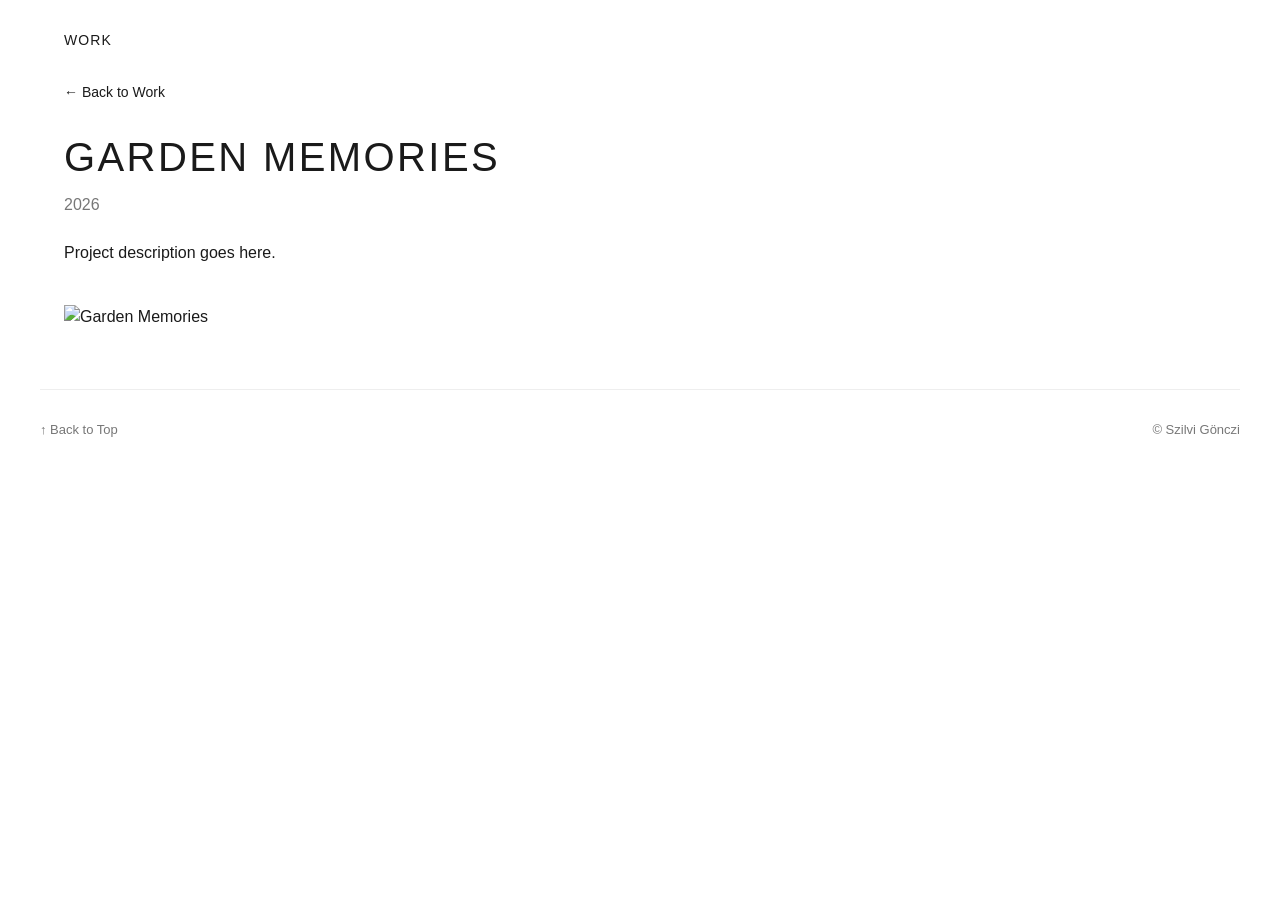
==== garden-memories.html @ 8f940dad "Add files via upload" ====
<!DOCTYPE html>
<html lang="en">
<head>
  <meta charset="utf-8">
  <meta name="viewport" content="width=device-width, initial-scale=1">
  <title>Garden Memories – Szilvi Gönczi</title>
  <link rel="stylesheet" href="style.css">
</head>
<body>
  <header class="site-header">
    <div class="wrap"><nav><a href="index.html">Work</a></nav></div>
  </header>

  <main class="wrap project">
    <a class="back" href="index.html">← Back to Work</a>
    <h1>Garden Memories</h1>
    <p class="year">2026</p>
    <p class="description">Project description goes here.</p>

    <div class="gallery">
      <!-- Add one <img> per project image, e.g. images/garden-memories-1.jpg -->
      <img src="images/garden-memories.jpg" alt="Garden Memories">
    </div>
  </main>

  <footer class="wrap site-footer">
    <a href="#">↑ Back to Top</a>
    <span>© Szilvi Gönczi</span>
  </footer>
</body>
</html>
---- style.css ----
/* ====== Tweak these to match the original exactly ====== */
:root {
  --bg: #ffffff;
  --text: #1a1a1a;
  --muted: #777777;
  --accent: #1a1a1a;
  --font-body: "Helvetica Neue", Helvetica, Arial, sans-serif;
  --font-heading: "Helvetica Neue", Helvetica, Arial, sans-serif;
  --max-width: 1200px;
  --gap: 24px;
  --columns: 3;          /* change to 2 or 4 after comparing with the original */
  --thumb-ratio: 4 / 3;  /* the original preview image is 1152x864 = 4:3 */
}
@media (prefers-color-scheme: dark) { :root { } } /* remove: keeping original light look */

* { box-sizing: border-box; margin: 0; padding: 0; }
html { scroll-behavior: smooth; }
body { background: var(--bg); color: var(--text); font-family: var(--font-body); line-height: 1.5; }
a { color: inherit; text-decoration: none; }
img { display: block; max-width: 100%; }

.wrap { max-width: var(--max-width); margin: 0 auto; padding: 0 24px; }

/* Header / nav */
.site-header { padding: 28px 0; }
.site-header nav a { font-size: 14px; letter-spacing: .08em; text-transform: uppercase; }
.site-header nav a:hover { opacity: .6; }

/* Page title block */
.page-title { padding: 40px 0 32px; }
.page-title h1 { font-family: var(--font-heading); font-size: clamp(28px, 4vw, 48px); font-weight: 400; letter-spacing: .06em; }
.page-title p { color: var(--muted); margin-top: 8px; font-size: 16px; }

/* Project grid */
.grid { display: grid; grid-template-columns: repeat(var(--columns), 1fr); gap: var(--gap); padding-bottom: 60px; }
.card { display: block; }
.card .thumb { aspect-ratio: var(--thumb-ratio); background: #eee; overflow: hidden; }
.card .thumb img { width: 100%; height: 100%; object-fit: cover; transition: transform .5s ease, opacity .3s; }
.card:hover .thumb img { transform: scale(1.03); opacity: .9; }
.card .meta { display: flex; justify-content: space-between; gap: 12px; padding-top: 10px; font-size: 14px; letter-spacing: .05em; text-transform: uppercase; }
.card .meta .year { color: var(--muted); }

/* Project page */
.project h1 { font-size: clamp(26px, 3.5vw, 40px); font-weight: 400; letter-spacing: .06em; text-transform: uppercase; }
.project .year { color: var(--muted); margin: 6px 0 24px; }
.project .description { max-width: 640px; margin-bottom: 40px; }
.project .gallery { display: grid; gap: var(--gap); padding-bottom: 60px; }
.back { display: inline-block; margin-bottom: 24px; font-size: 14px; }

/* Footer */
.site-footer { padding: 30px 0 50px; display: flex; justify-content: space-between; font-size: 13px; color: var(--muted); border-top: 1px solid #eee; }
.site-footer a:hover { color: var(--text); }

@media (max-width: 900px) { :root { --columns: 2; } }
@media (max-width: 560px) { :root { --columns: 1; } }
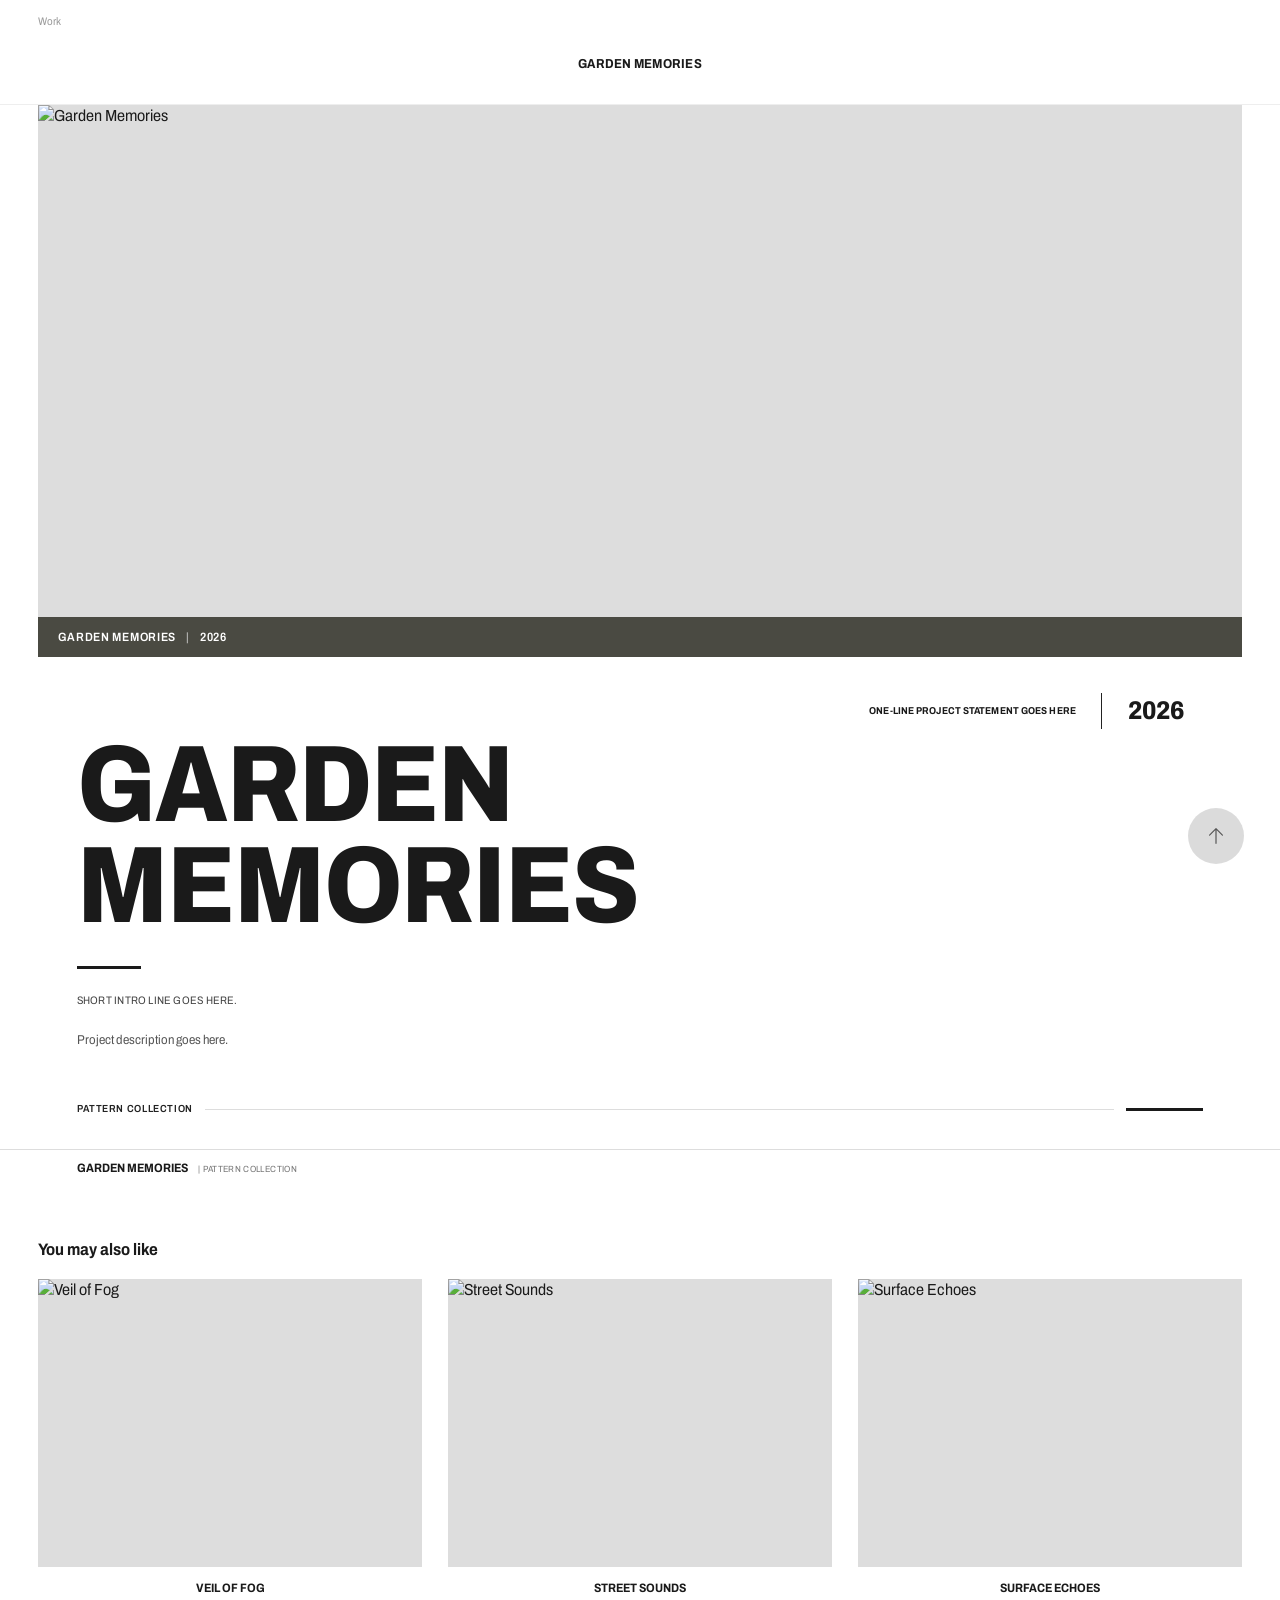
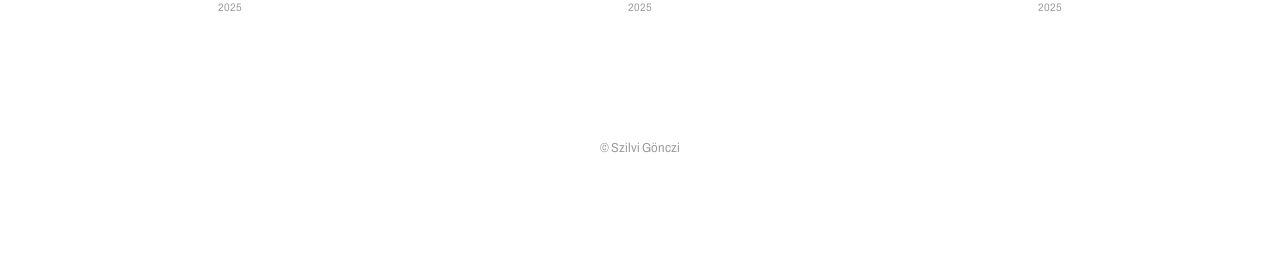
==== commit f0b01a25: "Add files via upload" ====
--- a/garden-memories.html
+++ b/garden-memories.html
@@ -4,28 +4,55 @@
   <meta charset="utf-8">
   <meta name="viewport" content="width=device-width, initial-scale=1">
   <title>Garden Memories – Szilvi Gönczi</title>
+  <link rel="preconnect" href="https://fonts.googleapis.com"><link href="https://fonts.googleapis.com/css2?family=Archivo:wdth,wght@62..125,400..800&display=swap" rel="stylesheet">
   <link rel="stylesheet" href="style.css">
 </head>
-<body>
-  <header class="site-header">
-    <div class="wrap"><nav><a href="index.html">Work</a></nav></div>
+<body class="project-page">
+  <header class="p-header">
+    <a class="p-nav" href="index.html">Work</a>
+    <div class="p-title">GARDEN MEMORIES</div>
   </header>
 
-  <main class="wrap project">
-    <a class="back" href="index.html">← Back to Work</a>
-    <h1>Garden Memories</h1>
-    <p class="year">2026</p>
-    <p class="description">Project description goes here.</p>
+  <main>
+    <div class="hero">
+      <img src="images/garden-memories-hero.jpg" alt="Garden Memories">
+      <div class="hero-caption" style="background:#4a4a42"><span>GARDEN MEMORIES</span><i>|</i><span>2026</span></div>
+    </div>
 
-    <div class="gallery">
-      <!-- Add one <img> per project image, e.g. images/garden-memories-1.jpg -->
-      <img src="images/garden-memories.jpg" alt="Garden Memories">
-    </div>
+    <section class="p-intro">
+      <div class="statement-row">
+        <p class="statement">ONE-LINE PROJECT STATEMENT GOES HERE</p>
+        <span class="vr"></span>
+        <span class="p-year">2026</span>
+      </div>
+      <h1 class="p-h1">GARDEN<br>MEMORIES</h1>
+      <hr class="short-rule">
+      <p class="p-lead">Short intro line goes here.</p>
+      <p class="p-desc">Project description goes here.</p>
+    </section>
+
+    <section class="collection">
+      <div class="section-label"><span>PATTERN COLLECTION</span><i></i><b></b></div>
+      <div class="tiles">
+      </div>
+    </section>
+
+    <section class="showcase">
+      <div class="showcase-caption"><strong>GARDEN MEMORIES</strong><span>| PATTERN COLLECTION</span></div>
+
+    </section>
+
+    <section class="related">
+      <h2>You may also like</h2>
+      <div class="rel-grid">
+      <a class="rel-card" href="veil-of-fog.html"><img src="images/veil-of-fog.jpg" alt="Veil of Fog" loading="lazy"><strong>VEIL OF FOG</strong><span>2025</span></a>
+      <a class="rel-card" href="street-sounds.html"><img src="images/street-sounds.jpg" alt="Street Sounds" loading="lazy"><strong>STREET SOUNDS</strong><span>2025</span></a>
+      <a class="rel-card" href="surface-echoes.html"><img src="images/surface-echoes.jpg" alt="Surface Echoes" loading="lazy"><strong>SURFACE ECHOES</strong><span>2025</span></a>
+      </div>
+    </section>
   </main>
 
-  <footer class="wrap site-footer">
-    <a href="#">↑ Back to Top</a>
-    <span>© Szilvi Gönczi</span>
-  </footer>
+  <footer class="site-footer">© Szilvi Gönczi</footer>
+  <a class="to-top" href="#" aria-label="Back to top"><svg viewBox="0 0 24 24" fill="none" stroke="currentColor" stroke-width="1.3" stroke-linecap="round" stroke-linejoin="round"><path d="M12 20V4M5 11l7-7 7 7"/></svg></a>
 </body>
 </html>
--- a/style.css
+++ b/style.css
@@ -2,54 +2,107 @@
 :root {
   --bg: #ffffff;
   --text: #1a1a1a;
-  --muted: #777777;
-  --accent: #1a1a1a;
-  --font-body: "Helvetica Neue", Helvetica, Arial, sans-serif;
-  --font-heading: "Helvetica Neue", Helvetica, Arial, sans-serif;
-  --max-width: 1200px;
-  --gap: 24px;
-  --columns: 3;          /* change to 2 or 4 after comparing with the original */
-  --thumb-ratio: 4 / 3;  /* the original preview image is 1152x864 = 4:3 */
+  --muted: #9b9b9b;
+  --panel: #f2f2f2;
+  --font: "Archivo", "Franklin Gothic Medium", "Helvetica Neue", Arial, sans-serif;
+  --stretch: 88%;         /* Archivo width axis: lower = narrower (Franklin Gothic is fairly narrow) */
+  --title-weight: 700;
+  --header-line: #f0f0f0;
+  --row-gap: 20px;        /* white gap between rows */
+  --img-width: 60%;       /* share of the row taken by the image */
+  --row-ratio: 2.83 / 1;  /* overall row shape (width / height) */
+  --intro-space: 120px;   /* white space between subtitle and first row */
 }
-@media (prefers-color-scheme: dark) { :root { } } /* remove: keeping original light look */
 
 * { box-sizing: border-box; margin: 0; padding: 0; }
 html { scroll-behavior: smooth; }
-body { background: var(--bg); color: var(--text); font-family: var(--font-body); line-height: 1.5; }
+body { background: var(--bg); color: var(--text); font-family: var(--font); font-stretch: var(--stretch); line-height: 1.4; }
 a { color: inherit; text-decoration: none; }
 img { display: block; max-width: 100%; }
 
-.wrap { max-width: var(--max-width); margin: 0 auto; padding: 0 24px; }
-
-/* Header / nav */
-.site-header { padding: 28px 0; }
-.site-header nav a { font-size: 14px; letter-spacing: .08em; text-transform: uppercase; }
+/* Header: left-aligned bold "Work" with a light grey rule under it */
+.site-header { padding: 54px var(--nav-pad, 24px) 22px; text-align: left; border-bottom: 4px solid var(--header-line); }
+.site-header nav a { font-size: 14px; font-weight: 700; }
 .site-header nav a:hover { opacity: .6; }
 
-/* Page title block */
-.page-title { padding: 40px 0 32px; }
-.page-title h1 { font-family: var(--font-heading); font-size: clamp(28px, 4vw, 48px); font-weight: 400; letter-spacing: .06em; }
-.page-title p { color: var(--muted); margin-top: 8px; font-size: 16px; }
+/* Big bold title + grey subtitle */
+.intro { text-align: center; padding: 105px 24px var(--intro-space); }
+.intro h1 { font-size: clamp(32px, 4.4vw, 84px); font-weight: var(--title-weight); line-height: 1.1; letter-spacing: -0.005em; }
+.intro p { color: var(--muted); font-size: clamp(15px, 1.52vw, 28px); font-weight: 400; margin-top: 14px; }
 
-/* Project grid */
-.grid { display: grid; grid-template-columns: repeat(var(--columns), 1fr); gap: var(--gap); padding-bottom: 60px; }
-.card { display: block; }
-.card .thumb { aspect-ratio: var(--thumb-ratio); background: #eee; overflow: hidden; }
-.card .thumb img { width: 100%; height: 100%; object-fit: cover; transition: transform .5s ease, opacity .3s; }
-.card:hover .thumb img { transform: scale(1.03); opacity: .9; }
-.card .meta { display: flex; justify-content: space-between; gap: 12px; padding-top: 10px; font-size: 14px; letter-spacing: .05em; text-transform: uppercase; }
-.card .meta .year { color: var(--muted); }
+/* Full-bleed zigzag rows */
+.rows { display: flex; flex-direction: column; gap: var(--row-gap); }
+.row { display: flex; width: 100%; aspect-ratio: var(--row-ratio); }
+.row:nth-child(even) { flex-direction: row-reverse; }
+.row-img { width: var(--img-width); overflow: hidden; background: #ddd; }
+.row-img img { width: 100%; height: 100%; object-fit: cover; }
+.row-text { flex: 1; background: var(--panel); display: flex; flex-direction: column; align-items: center; justify-content: center; text-align: center; padding: 24px; }
+.row-text h2 { font-size: clamp(16px, 1.6vw, 30px); font-weight: 600; text-transform: uppercase; }
+.row-text p { color: var(--muted); font-size: clamp(14px, 1.3vw, 24px); font-weight: 400; margin-top: 6px; }
 
-/* Project page */
-.project h1 { font-size: clamp(26px, 3.5vw, 40px); font-weight: 400; letter-spacing: .06em; text-transform: uppercase; }
-.project .year { color: var(--muted); margin: 6px 0 24px; }
-.project .description { max-width: 640px; margin-bottom: 40px; }
-.project .gallery { display: grid; gap: var(--gap); padding-bottom: 60px; }
-.back { display: inline-block; margin-bottom: 24px; font-size: 14px; }
+/* Back-to-top round button */
+.to-top { position: fixed; right: 36px; bottom: 36px; width: 56px; height: 56px; border-radius: 50%;
+  background: rgba(0,0,0,.14); display: flex; align-items: center; justify-content: center; color: #555; transition: background .2s; }
+.to-top svg { width: 22px; height: 22px; }
+.to-top:hover { background: rgba(0,0,0,.24); }
 
-/* Footer */
-.site-footer { padding: 30px 0 50px; display: flex; justify-content: space-between; font-size: 13px; color: var(--muted); border-top: 1px solid #eee; }
-.site-footer a:hover { color: var(--text); }
+.site-footer { text-align: center; padding: 60px 0 100px; font-size: 13px; color: var(--muted); }
 
-@media (max-width: 900px) { :root { --columns: 2; } }
-@media (max-width: 560px) { :root { --columns: 1; } }
+/* ===== Project pages ===== */
+.project-page { --side: 3vw; --inner: 6vw; }
+.p-header { border-bottom: 1px solid #eee; padding: 0 var(--side); }
+.p-nav { display: inline-block; padding-top: 14px; font-size: 11px; color: var(--muted); }
+.p-title { text-align: center; font-size: 13px; font-weight: 700; letter-spacing: .02em; padding: 24px 0 30px; }
+
+.hero { padding: 0 var(--side); }
+.hero img { width: 100%; height: auto; display: block; background: #ddd; min-height: 40vw; object-fit: cover; }
+.hero-caption { display: flex; align-items: center; gap: 10px; padding: 12px 20px; color: #fff; font-size: 12px; font-weight: 600; letter-spacing: .06em; }
+.hero-caption i { font-style: normal; opacity: .6; }
+
+.p-intro { padding: 0 var(--inner); }
+.statement-row { display: flex; justify-content: flex-end; align-items: center; gap: 2vw; padding: 2.8vw 1.5vw 0 0; }
+.statement { max-width: 20vw; font-size: clamp(9px, .78vw, 13px); font-weight: 700; line-height: 1.45; letter-spacing: .01em; text-align: right; }
+.vr { width: 1px; align-self: stretch; background: #222; }
+.p-year { font-size: clamp(20px, 2vw, 32px); font-weight: 800; }
+.p-h1 { font-size: clamp(48px, 8.5vw, 150px); font-weight: 800; line-height: .92; letter-spacing: -.01em; margin-top: .5vw; }
+.short-rule { width: 5vw; border: 0; border-top: 3px solid var(--text); margin: 2.4vw 0 1.8vw; }
+.p-lead { max-width: 28vw; font-size: clamp(10px, .85vw, 14px); text-transform: uppercase; line-height: 1.6; letter-spacing: .02em; color: #444; }
+.p-desc { max-width: 62vw; margin-top: 1.6vw; font-size: clamp(12px, 1vw, 16px); line-height: 1.65; color: #555; }
+
+.collection { padding: 4vw var(--inner) 0; }
+.section-label { display: flex; align-items: center; gap: 12px; margin-bottom: 1vw; font-size: clamp(9px, .8vw, 13px); font-weight: 600; letter-spacing: .06em; color: #222; }
+.section-label i { flex: 1; height: 1px; background: #ddd; }
+.section-label b { width: 6vw; height: 3px; background: var(--text); }
+.tiles { display: grid; grid-template-columns: repeat(4, 1fr); gap: 4px; }
+.tiles img { width: 100%; aspect-ratio: 4 / 3; object-fit: cover; background: #ddd; }
+
+/* Full-width pattern showcase: one big image + caption row, repeated */
+.showcase { padding-top: 1.5vw; }
+.showcase-caption { display: flex; align-items: baseline; gap: 10px; padding: 10px var(--inner) 10px; border-top: 1px solid #ddd; }
+.showcase-caption strong { font-size: clamp(11px, .95vw, 15px); }
+.showcase-caption span { font-size: clamp(8px, .7vw, 12px); color: #777; letter-spacing: .04em; }
+.pattern-block { display: block; }
+.pattern-block img { width: 100%; height: auto; display: block; background: #ddd; }
+.pattern-block figcaption { display: flex; align-items: center; gap: 10px; padding: 14px var(--inner); }
+.p-num { color: #999; font-size: clamp(13px, 1.2vw, 20px); font-weight: 300; }
+.p-name { margin-left: auto; font-size: clamp(11px, .95vw, 15px); font-weight: 700; }
+.p-tag { font-size: clamp(8px, .7vw, 12px); color: #999; letter-spacing: .04em; padding-left: 8px; border-left: 1px solid #ccc; }
+
+.related { padding: 4vw var(--side) 5vw; }
+.related h2 { font-size: clamp(14px, 1.3vw, 20px); font-weight: 700; margin-bottom: 1.4vw; }
+.rel-grid { display: grid; grid-template-columns: repeat(3, 1fr); gap: 2vw; }
+.rel-card { display: block; }
+.rel-card img { width: 100%; aspect-ratio: 4 / 3; object-fit: cover; background: #ddd; }
+.rel-card strong { display: block; text-align: center; font-size: clamp(11px, .95vw, 15px); font-weight: 700; margin-top: 1vw; }
+.rel-card span { display: block; text-align: center; font-size: clamp(10px, .85vw, 13px); color: var(--muted); margin-top: 3px; }
+
+@media (max-width: 800px) {
+  .project-page { --inner: 5vw; --side: 4vw; }
+  .statement-row { padding-right: 0; }
+  .statement { max-width: 50vw; font-size: 10px; }
+  .p-lead, .p-desc { max-width: 100%; }
+  .tiles { grid-template-columns: repeat(2, 1fr); }
+  .rel-grid { grid-template-columns: 1fr; gap: 8vw; }
+  .p-name { margin-left: 0; }
+  .pattern-block figcaption { flex-wrap: wrap; }
+}
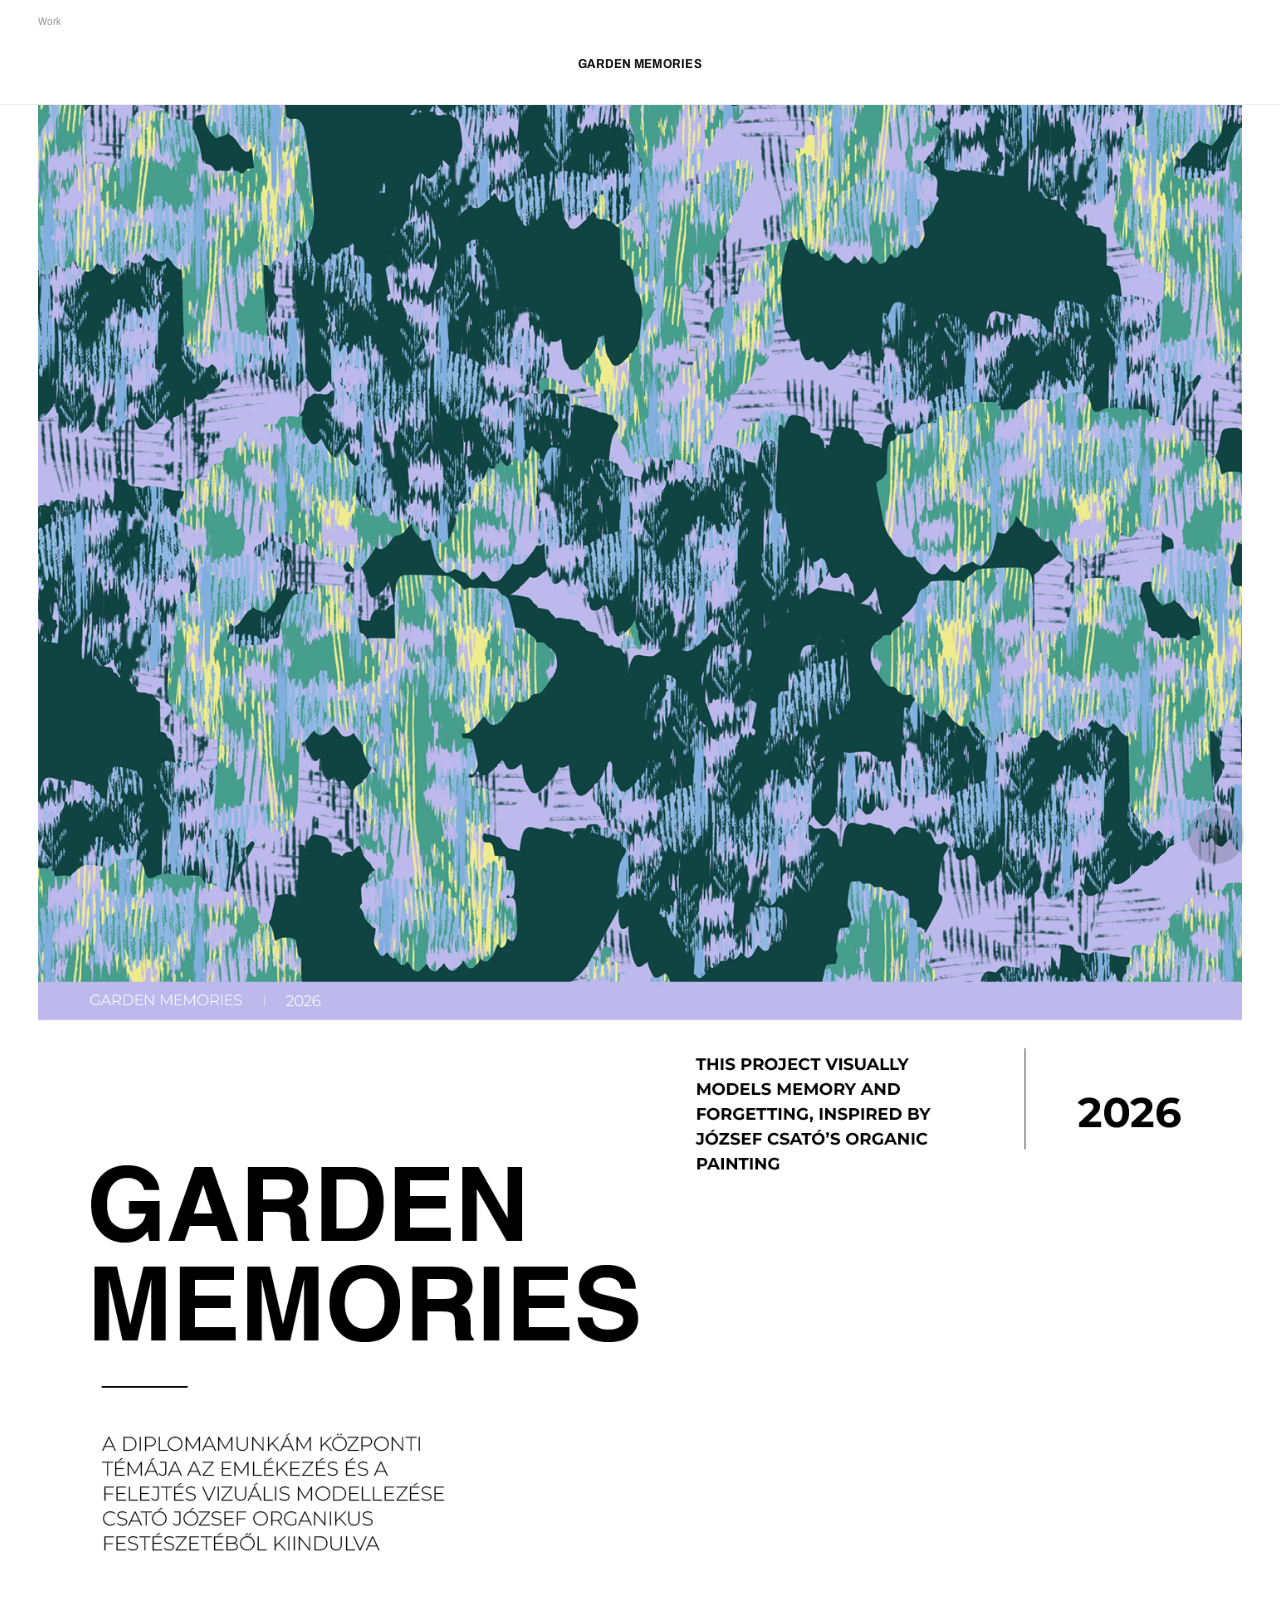
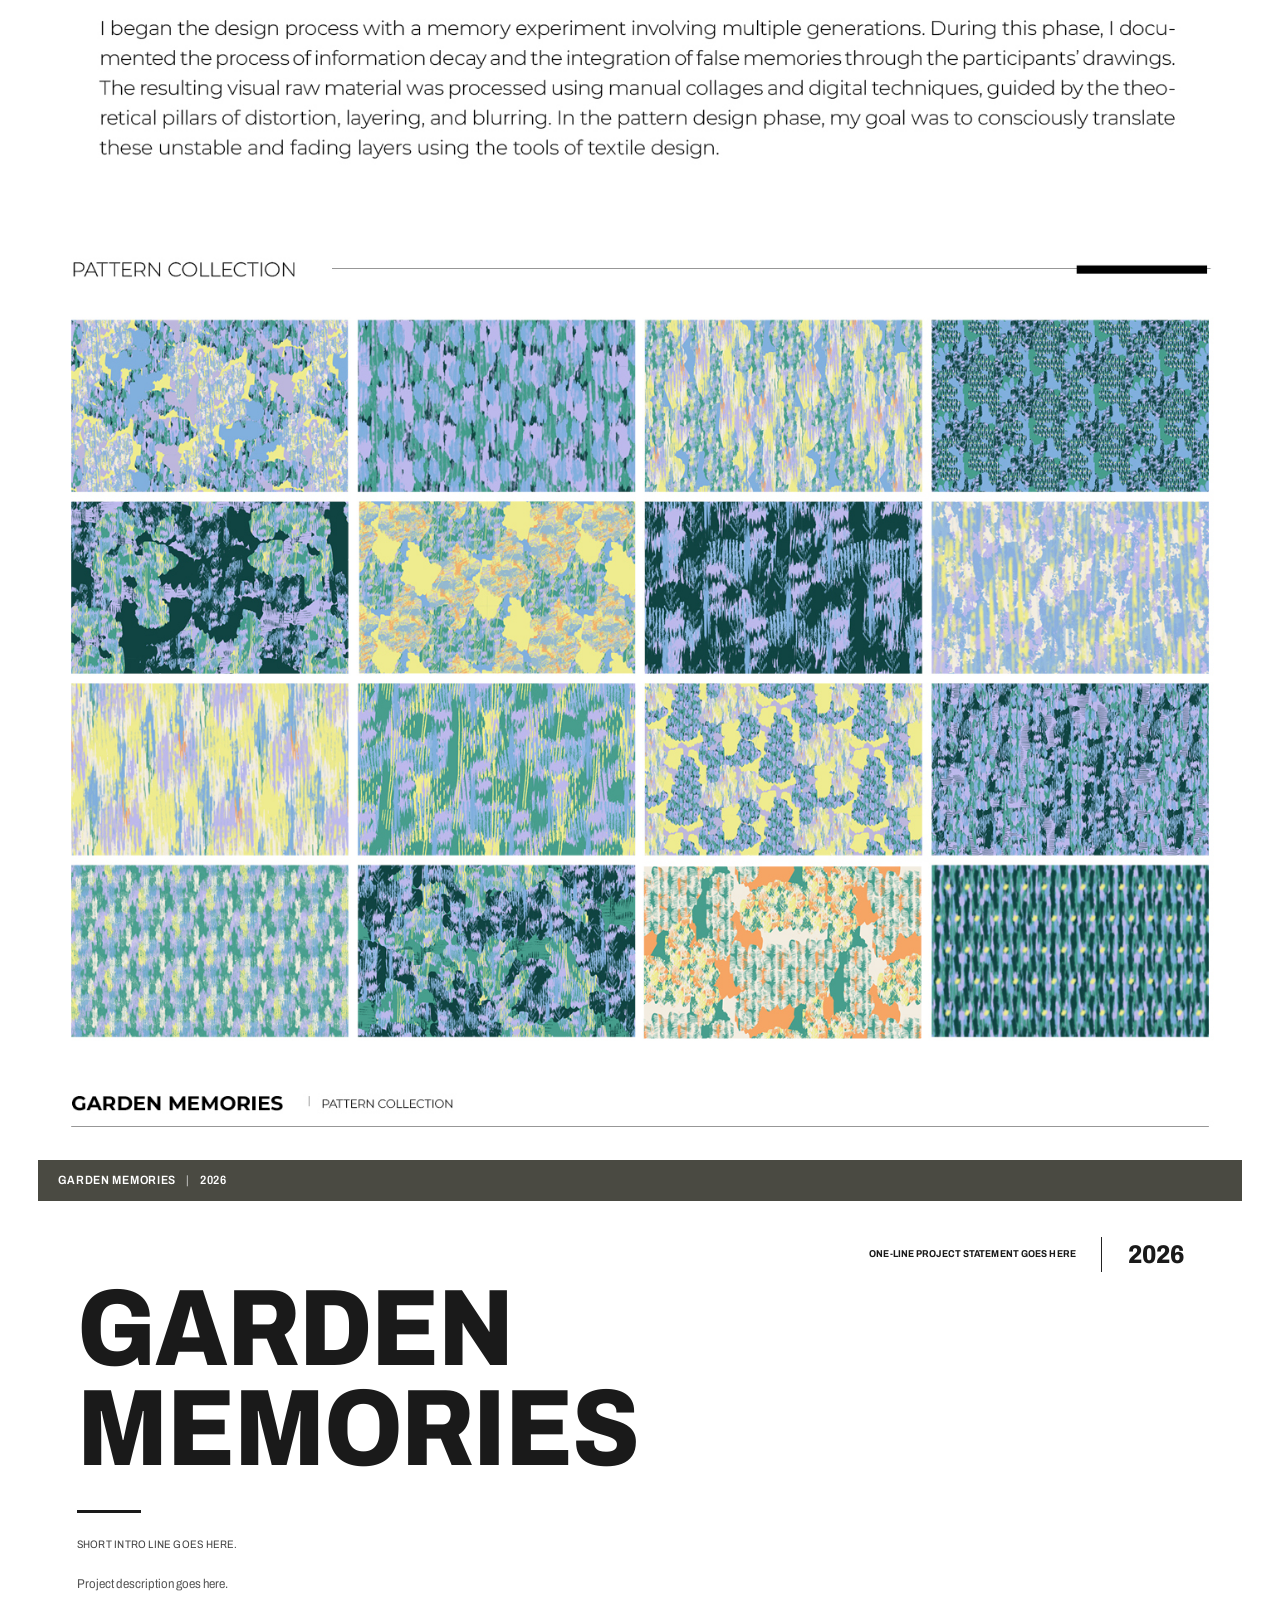
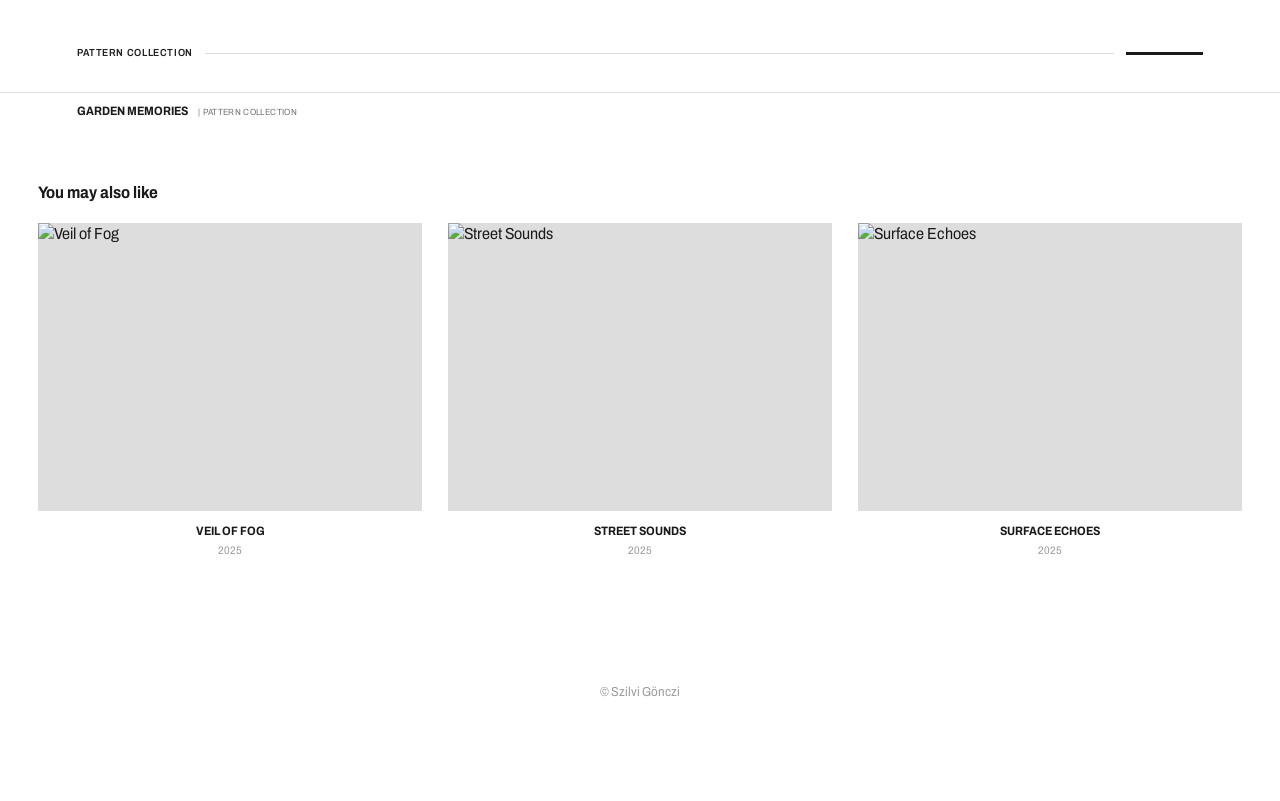
==== commit 85940db6: "modified:   garden-memories.html" ====
--- a/garden-memories.html
+++ b/garden-memories.html
@@ -15,7 +15,7 @@
 
   <main>
     <div class="hero">
-      <img src="images/garden-memories-hero.jpg" alt="Garden Memories">
+      <img src="images/kert1_uj.jpg" alt="Garden Memories">
       <div class="hero-caption" style="background:#4a4a42"><span>GARDEN MEMORIES</span><i>|</i><span>2026</span></div>
     </div>
 
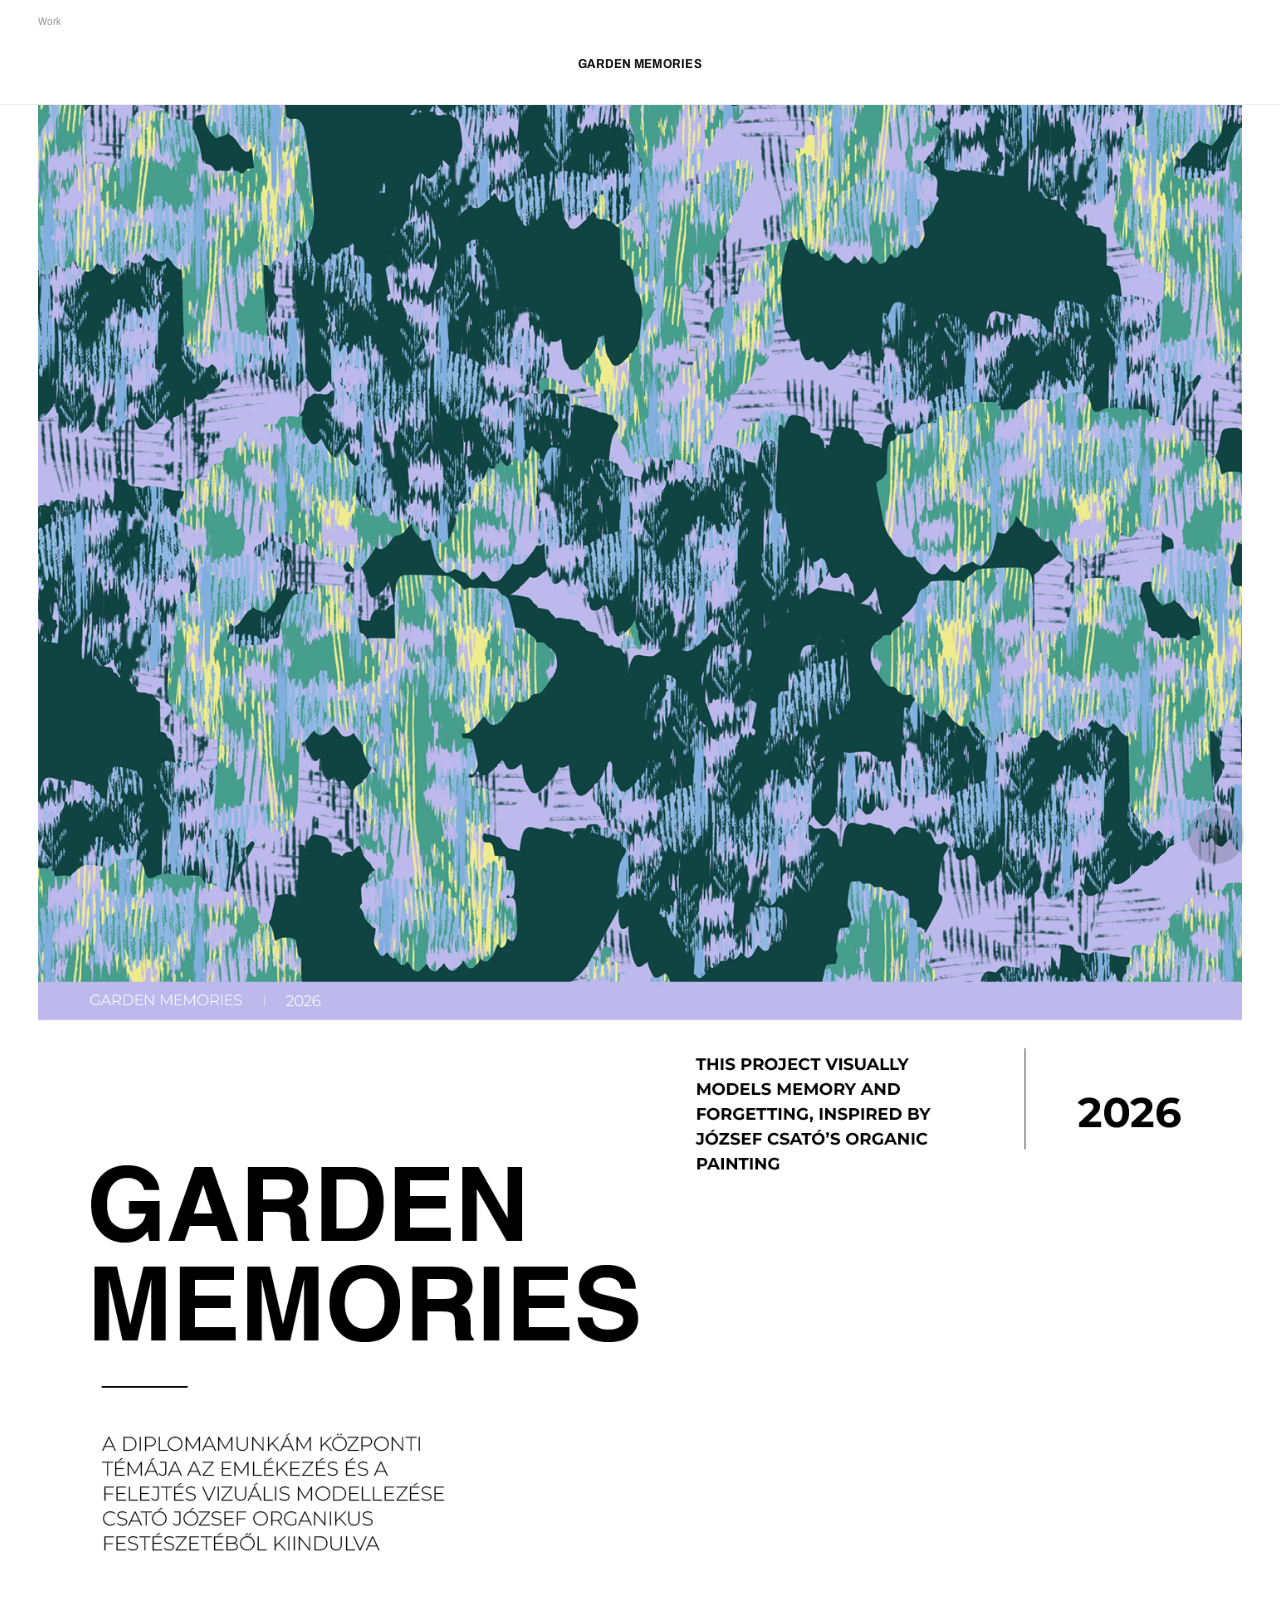
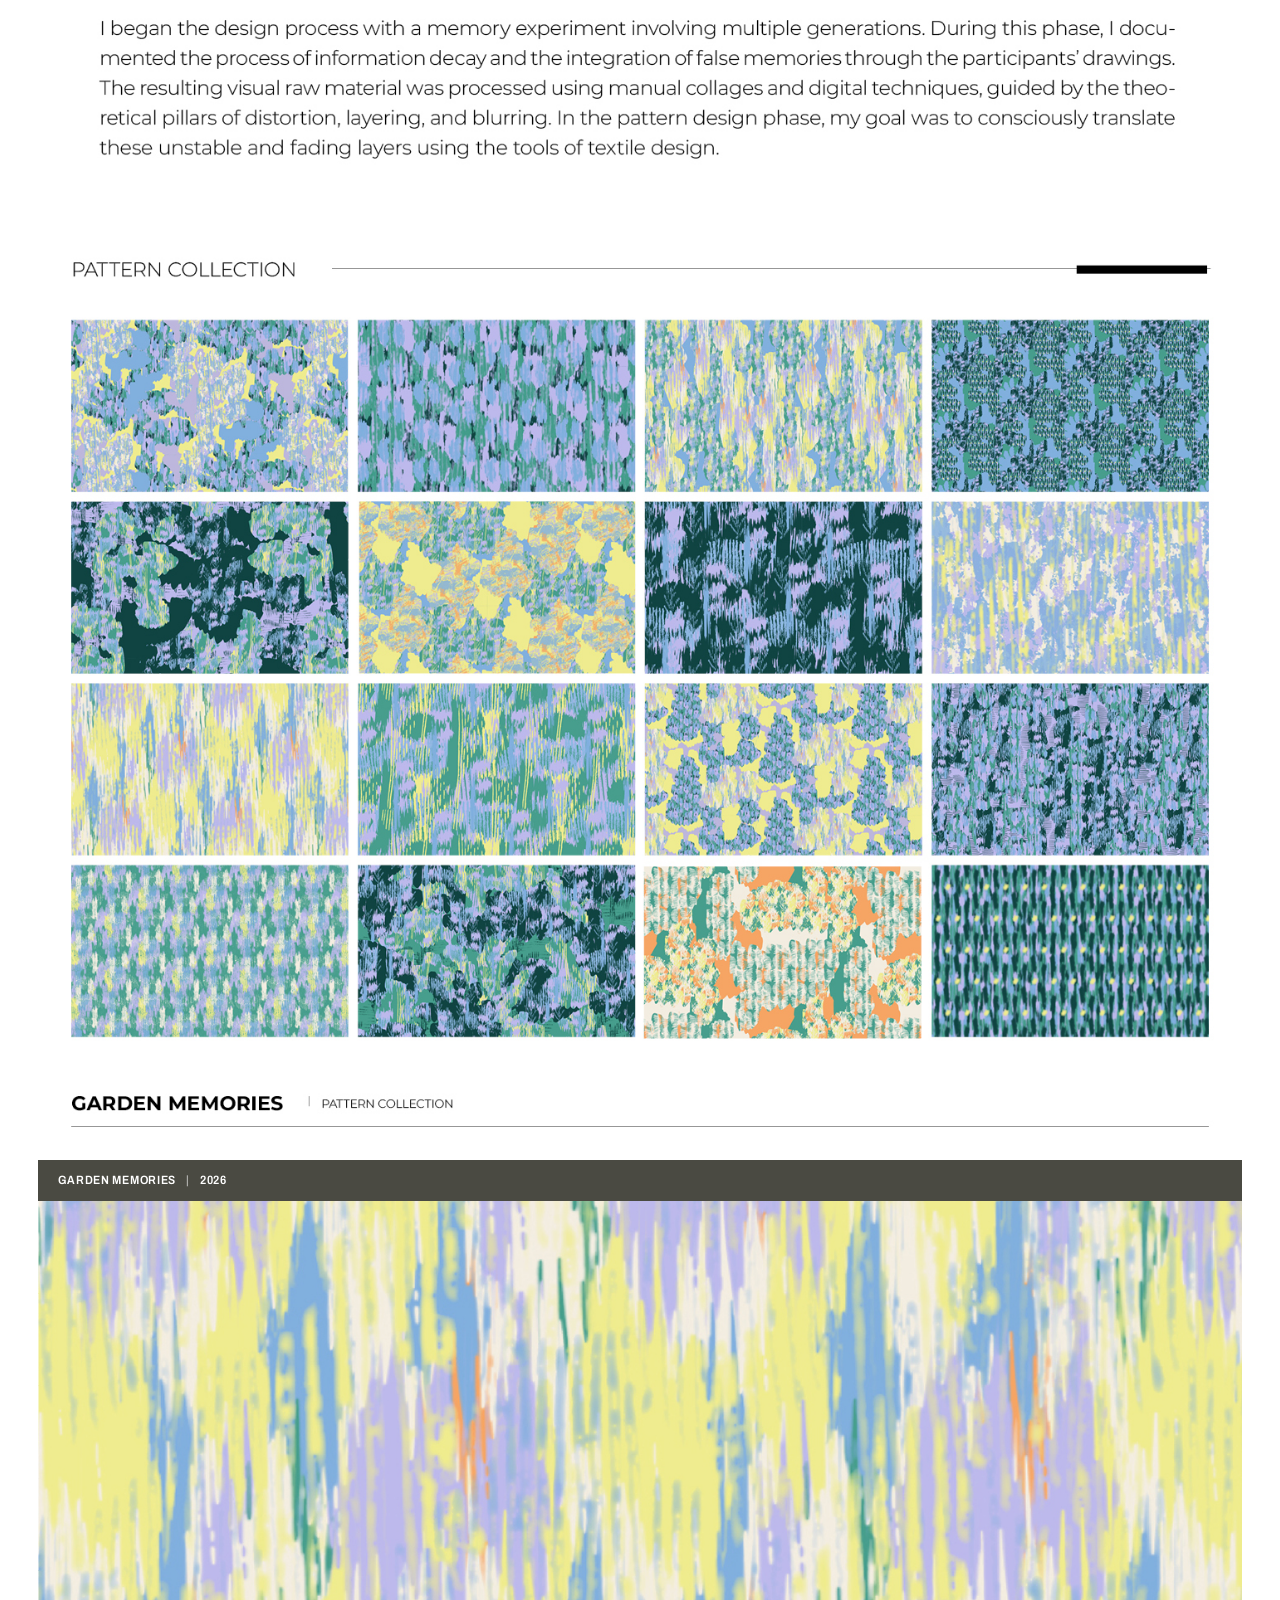
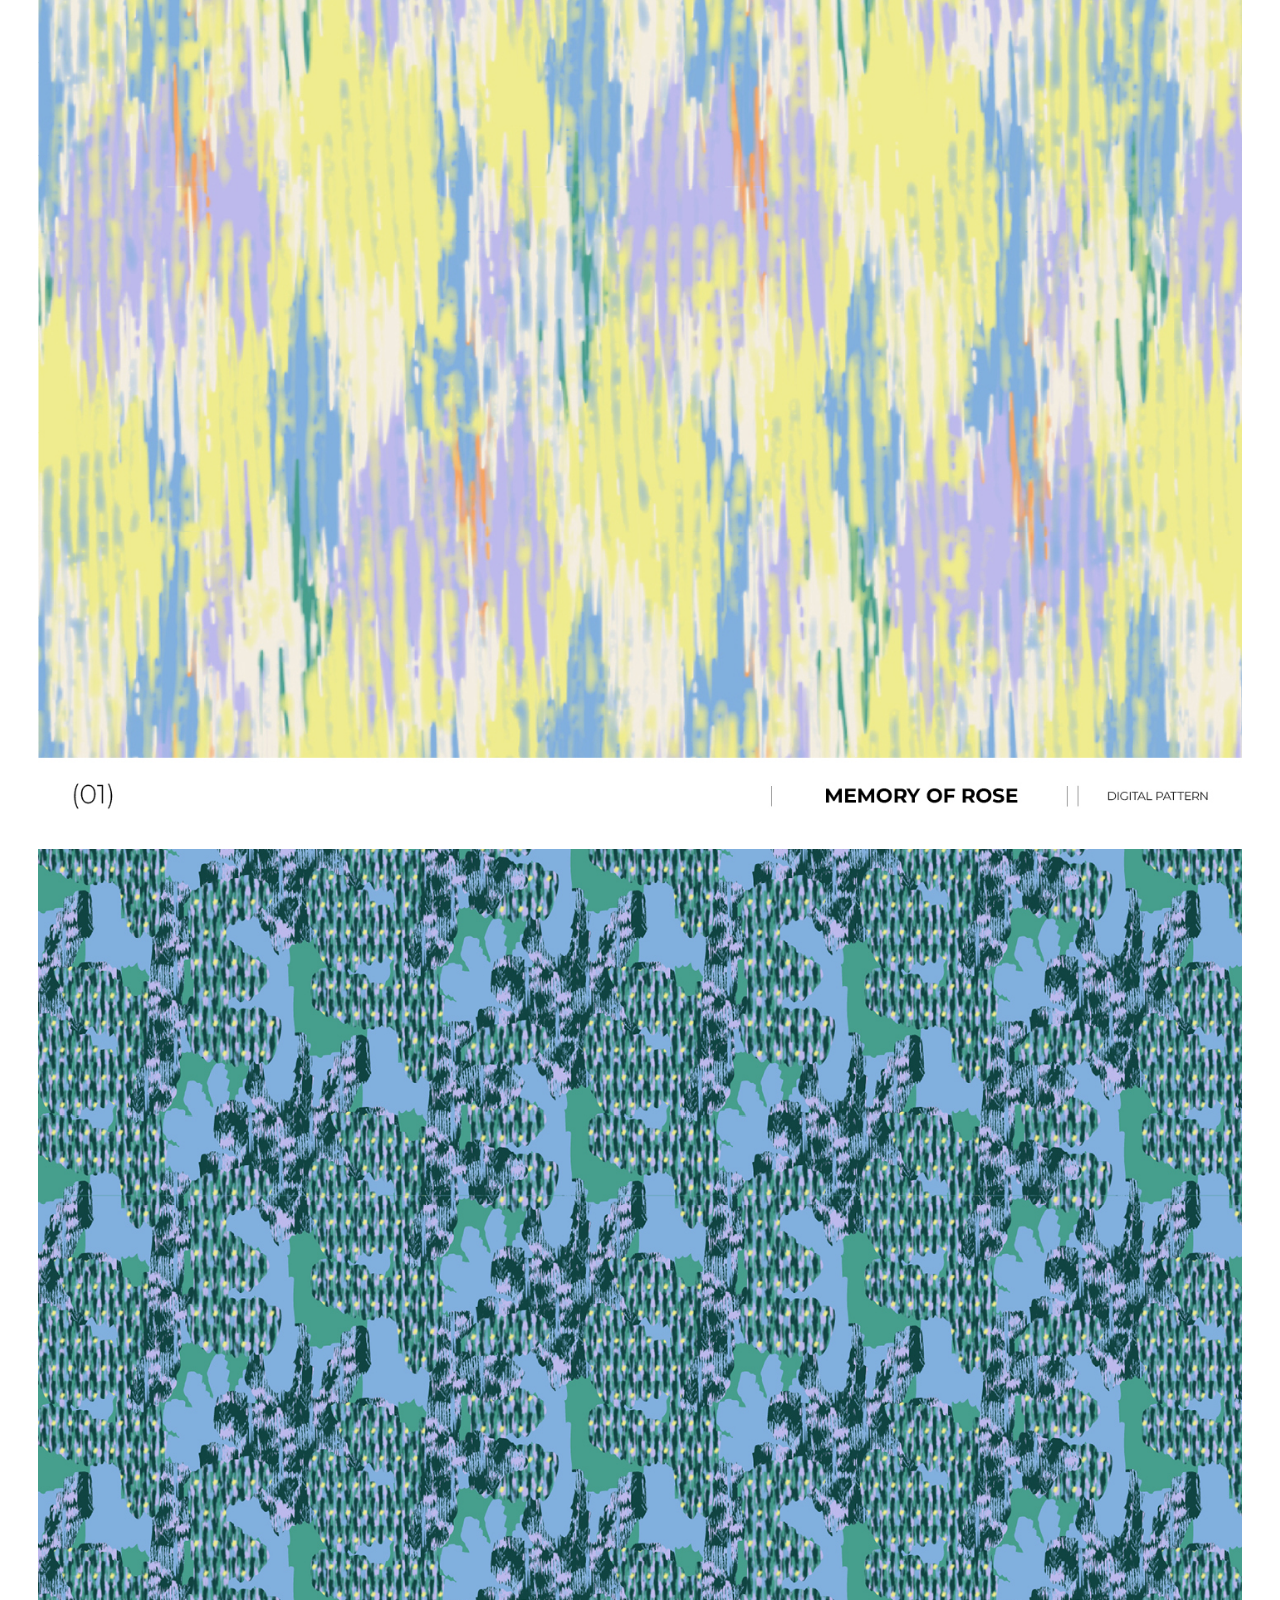
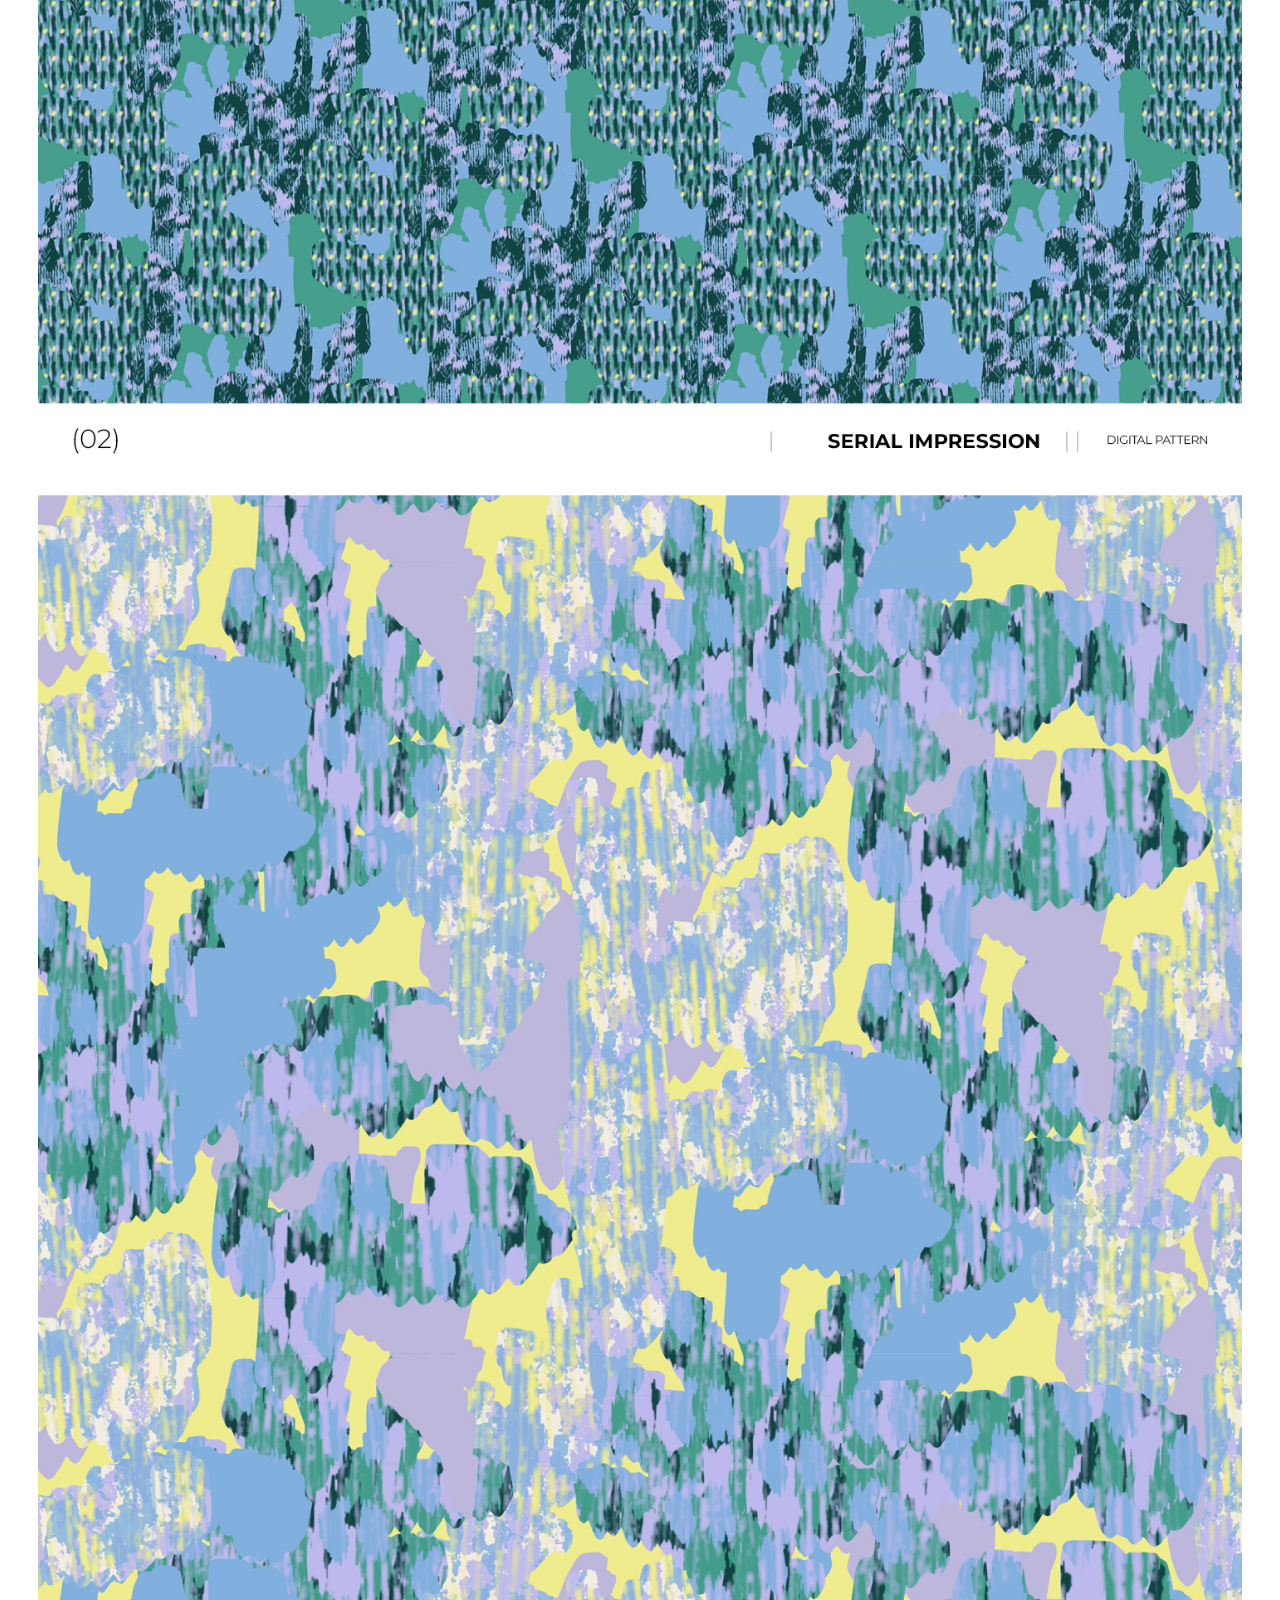
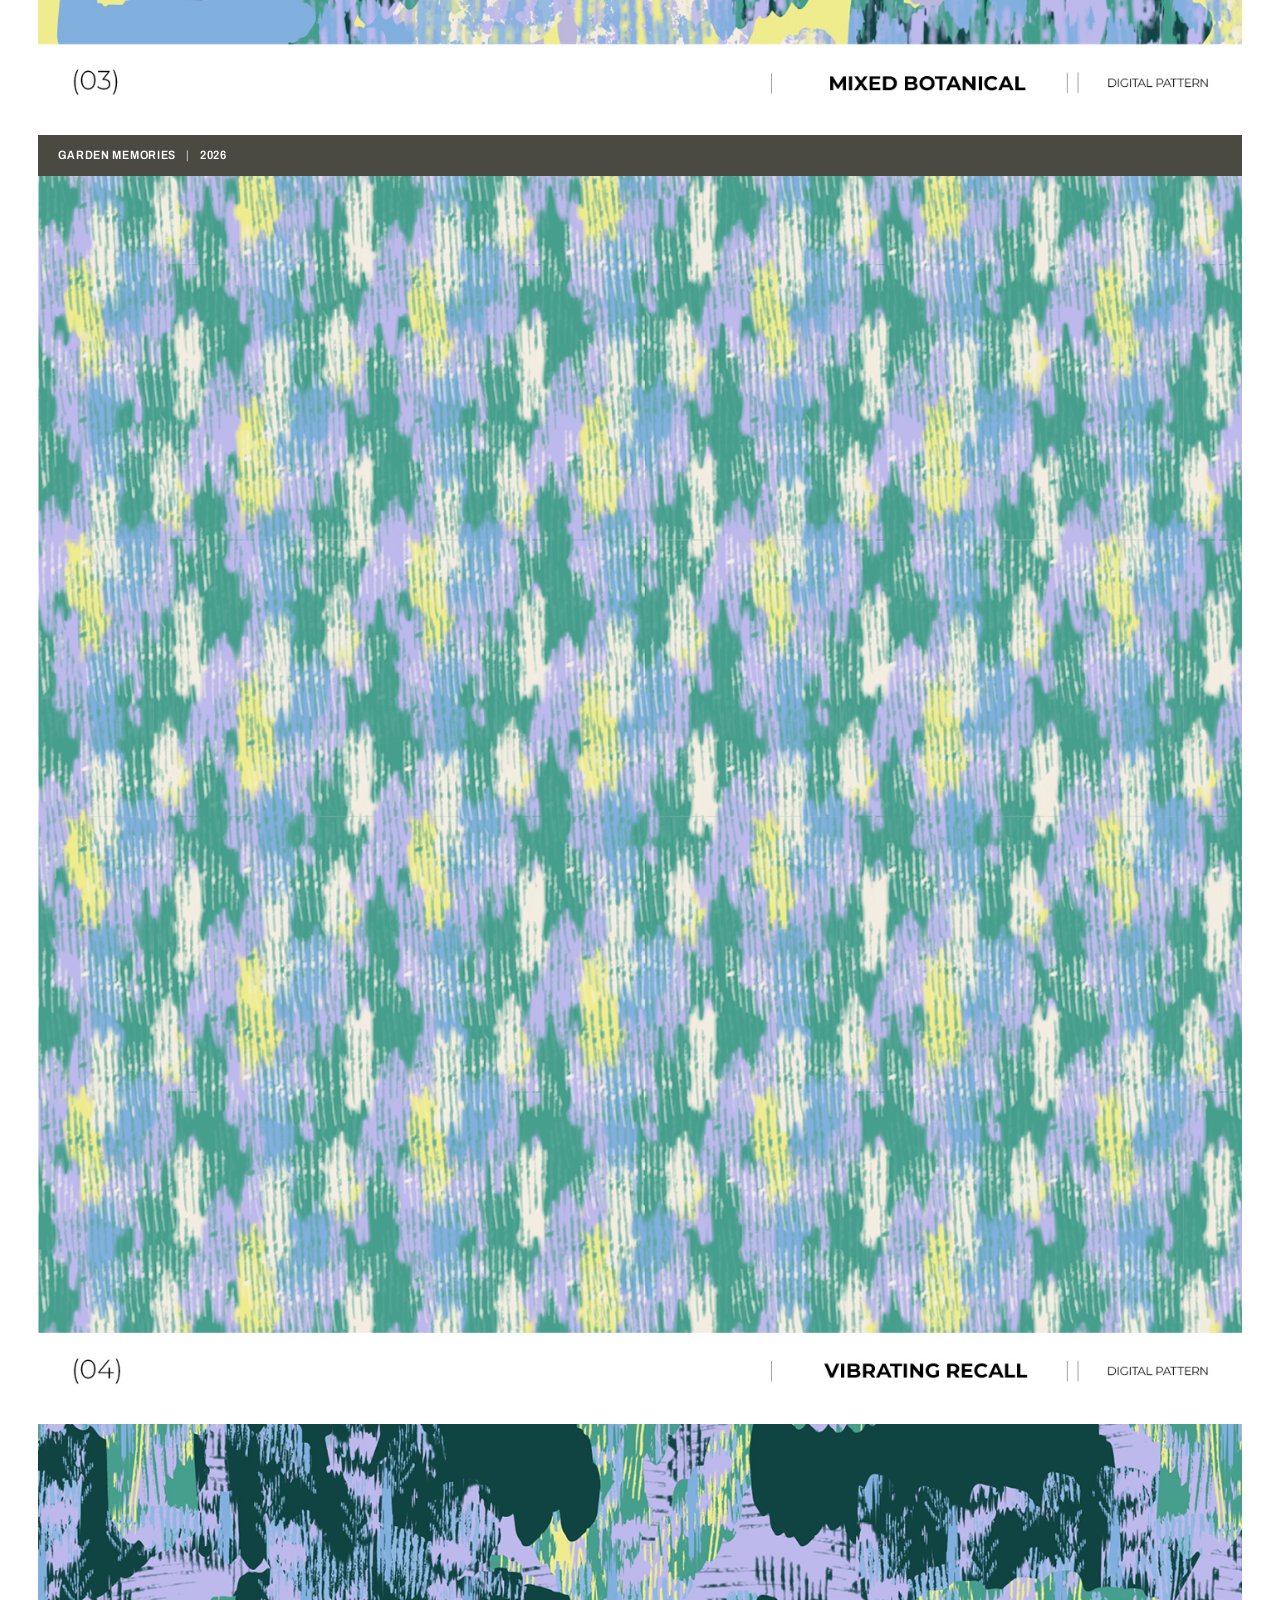
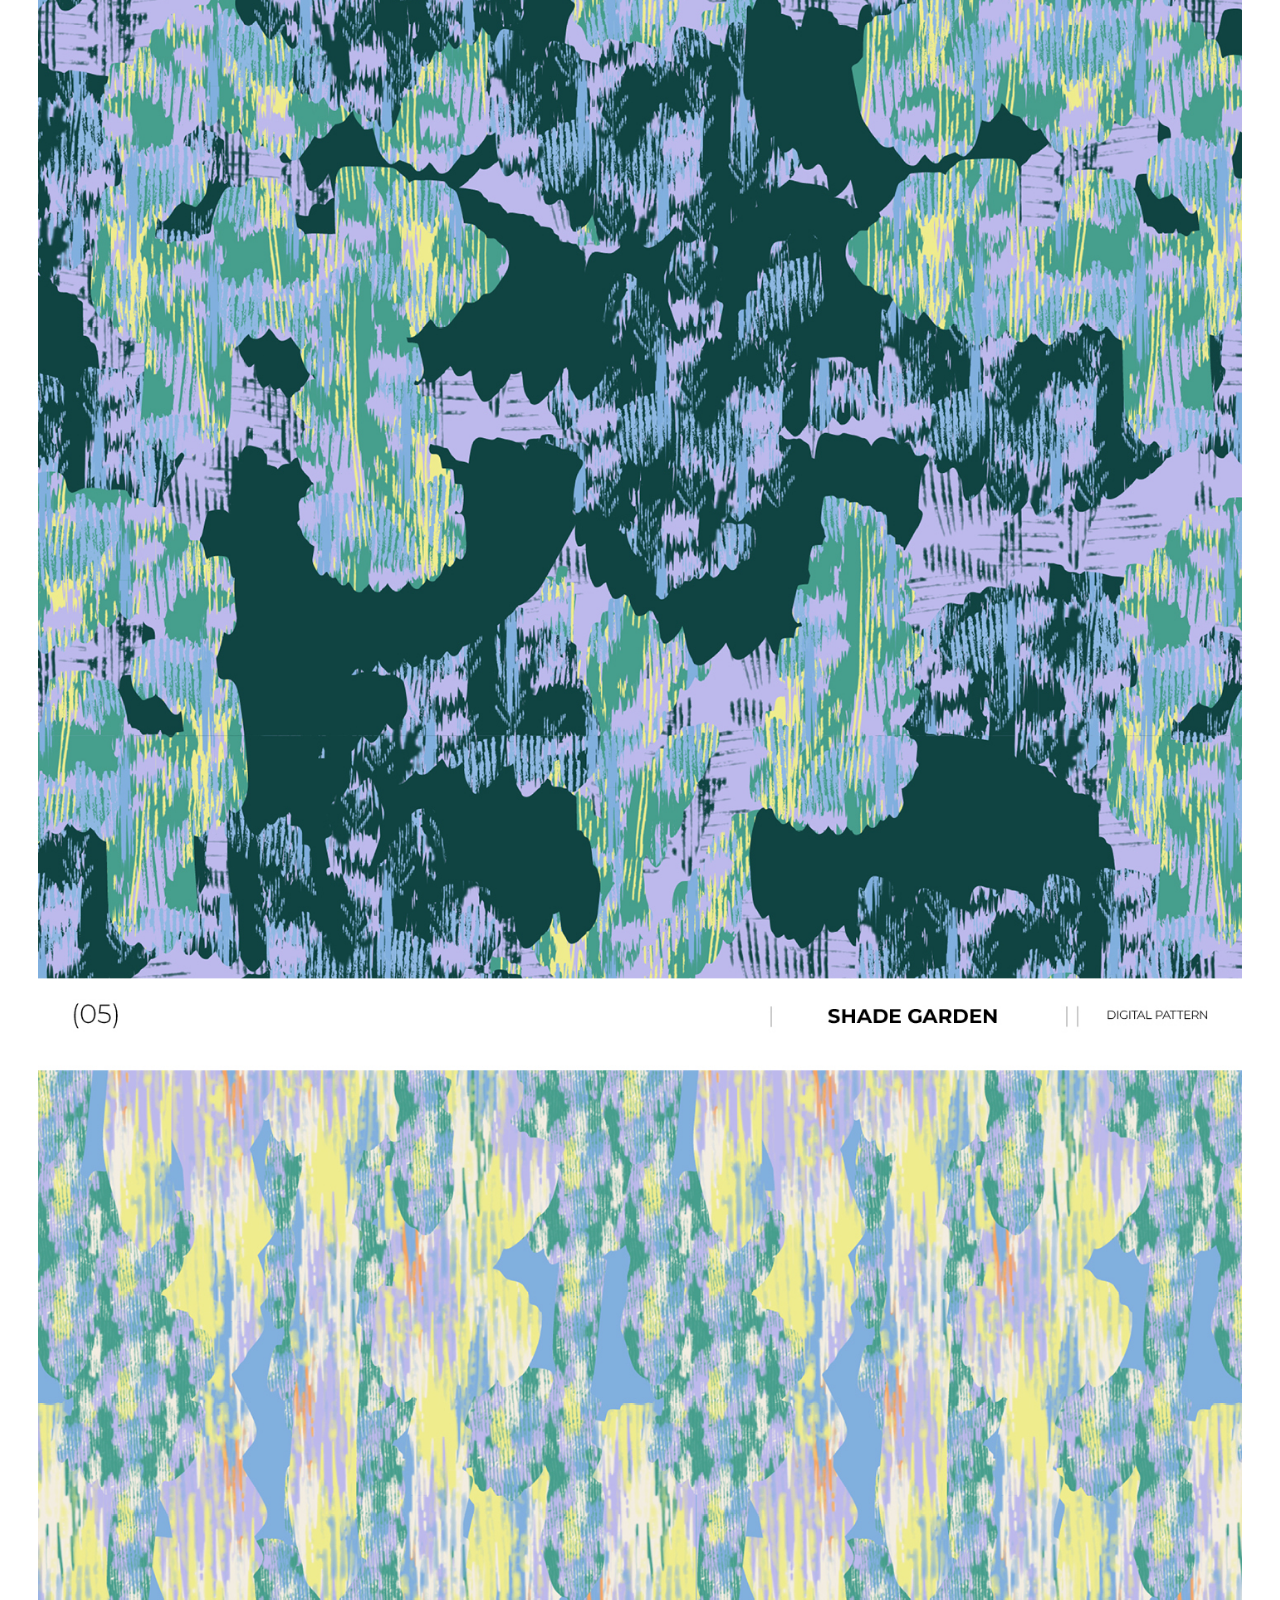
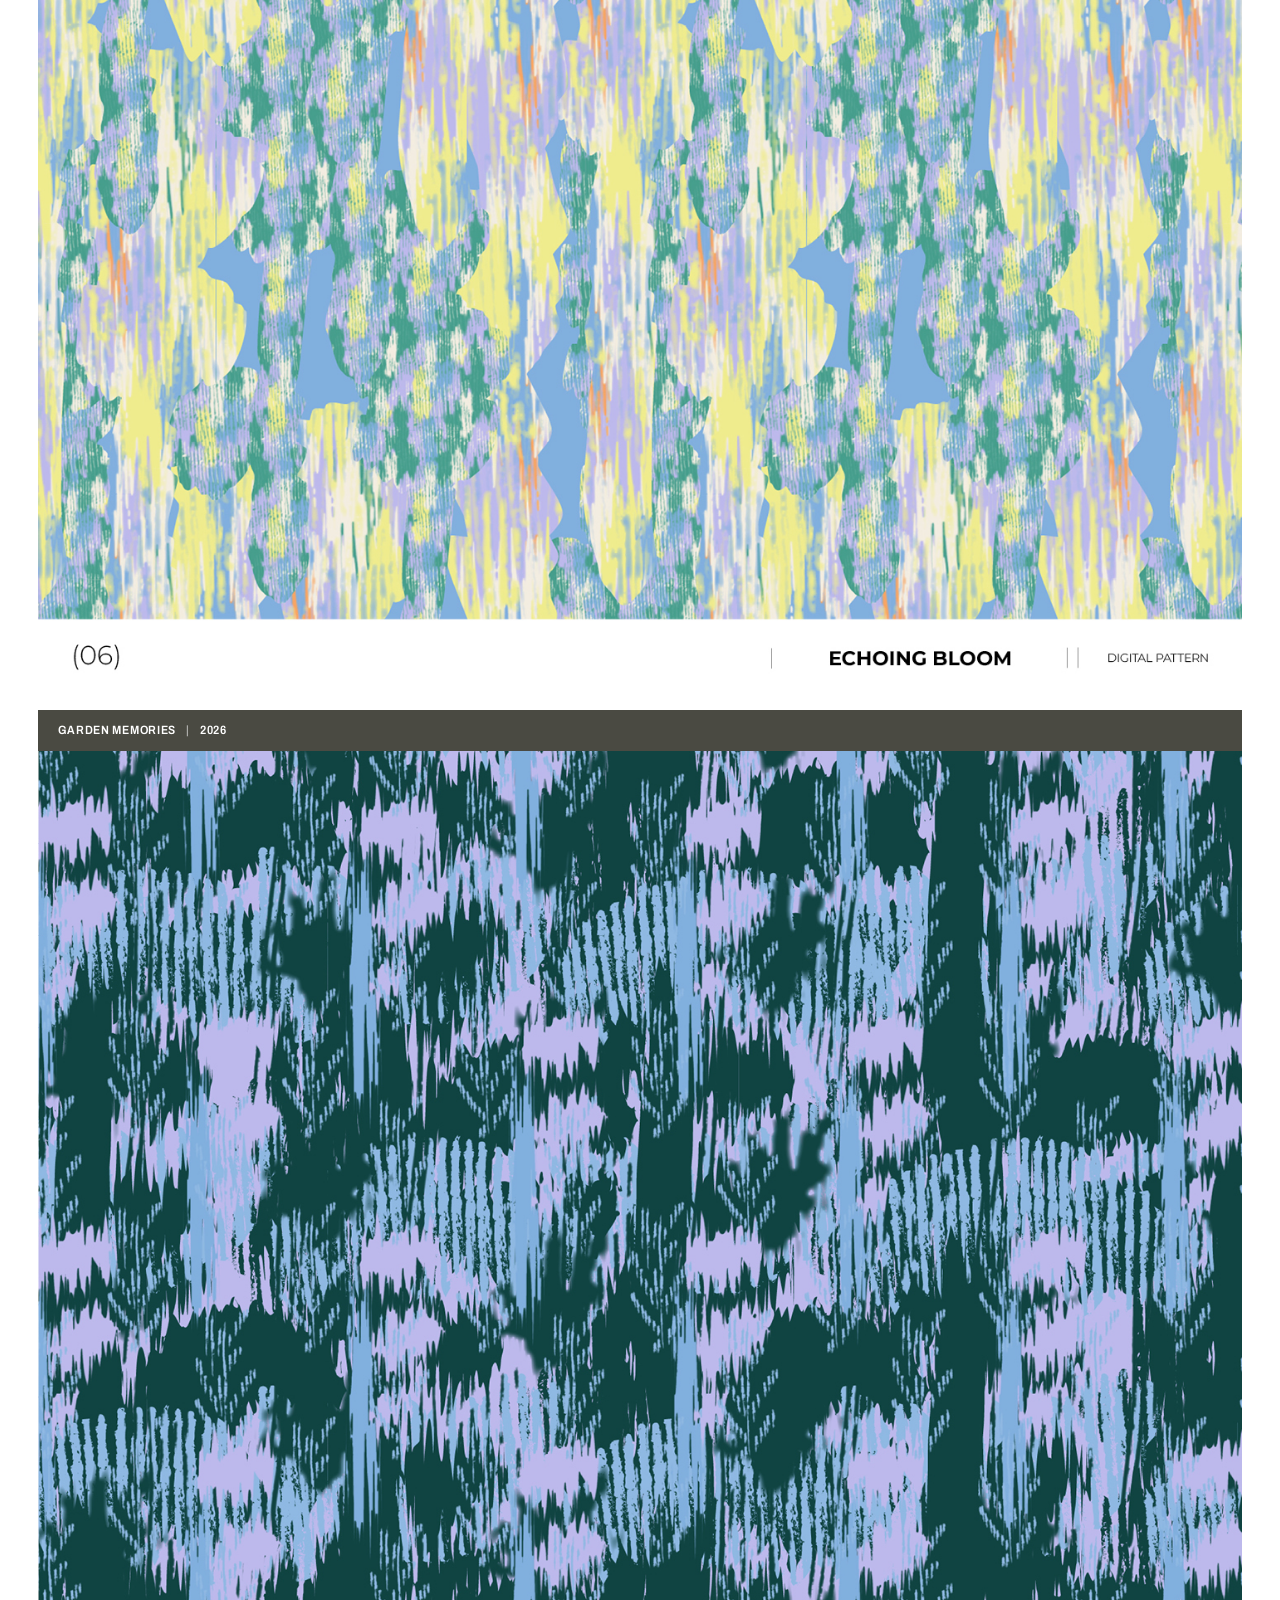
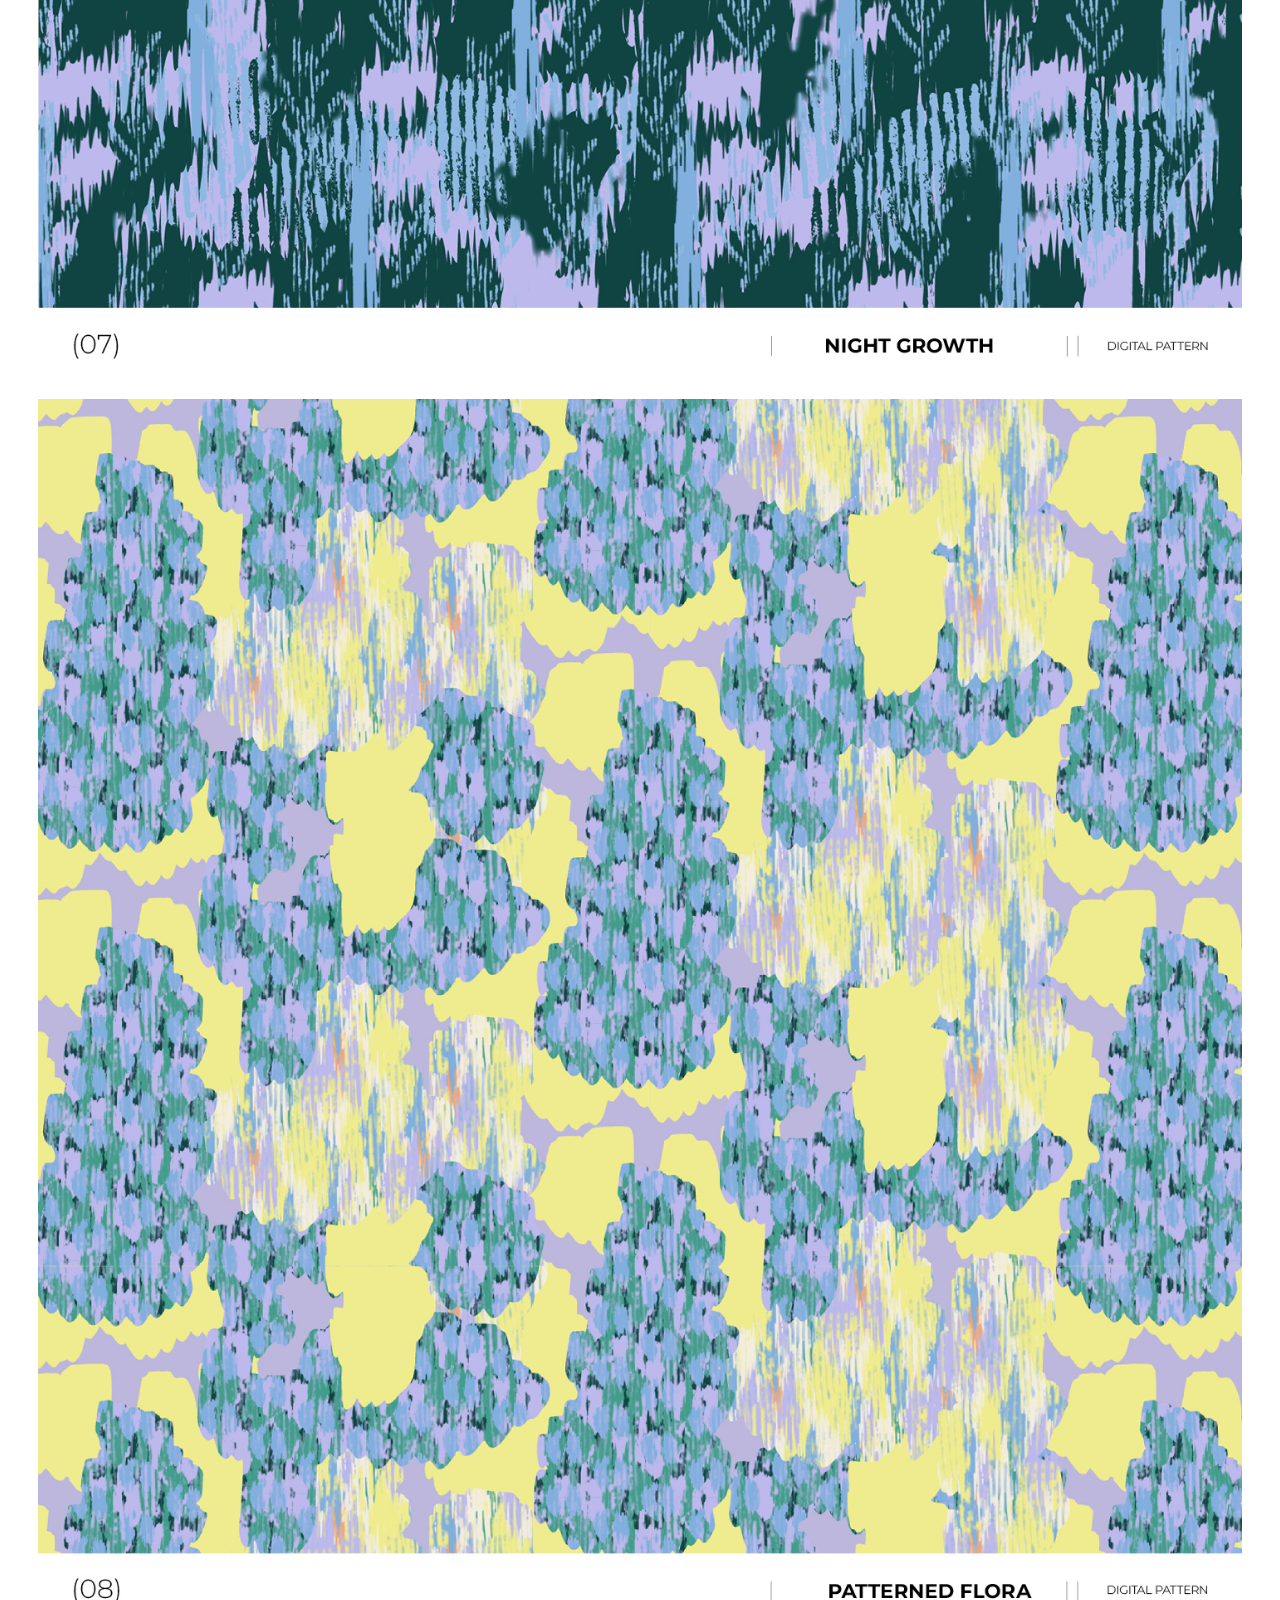
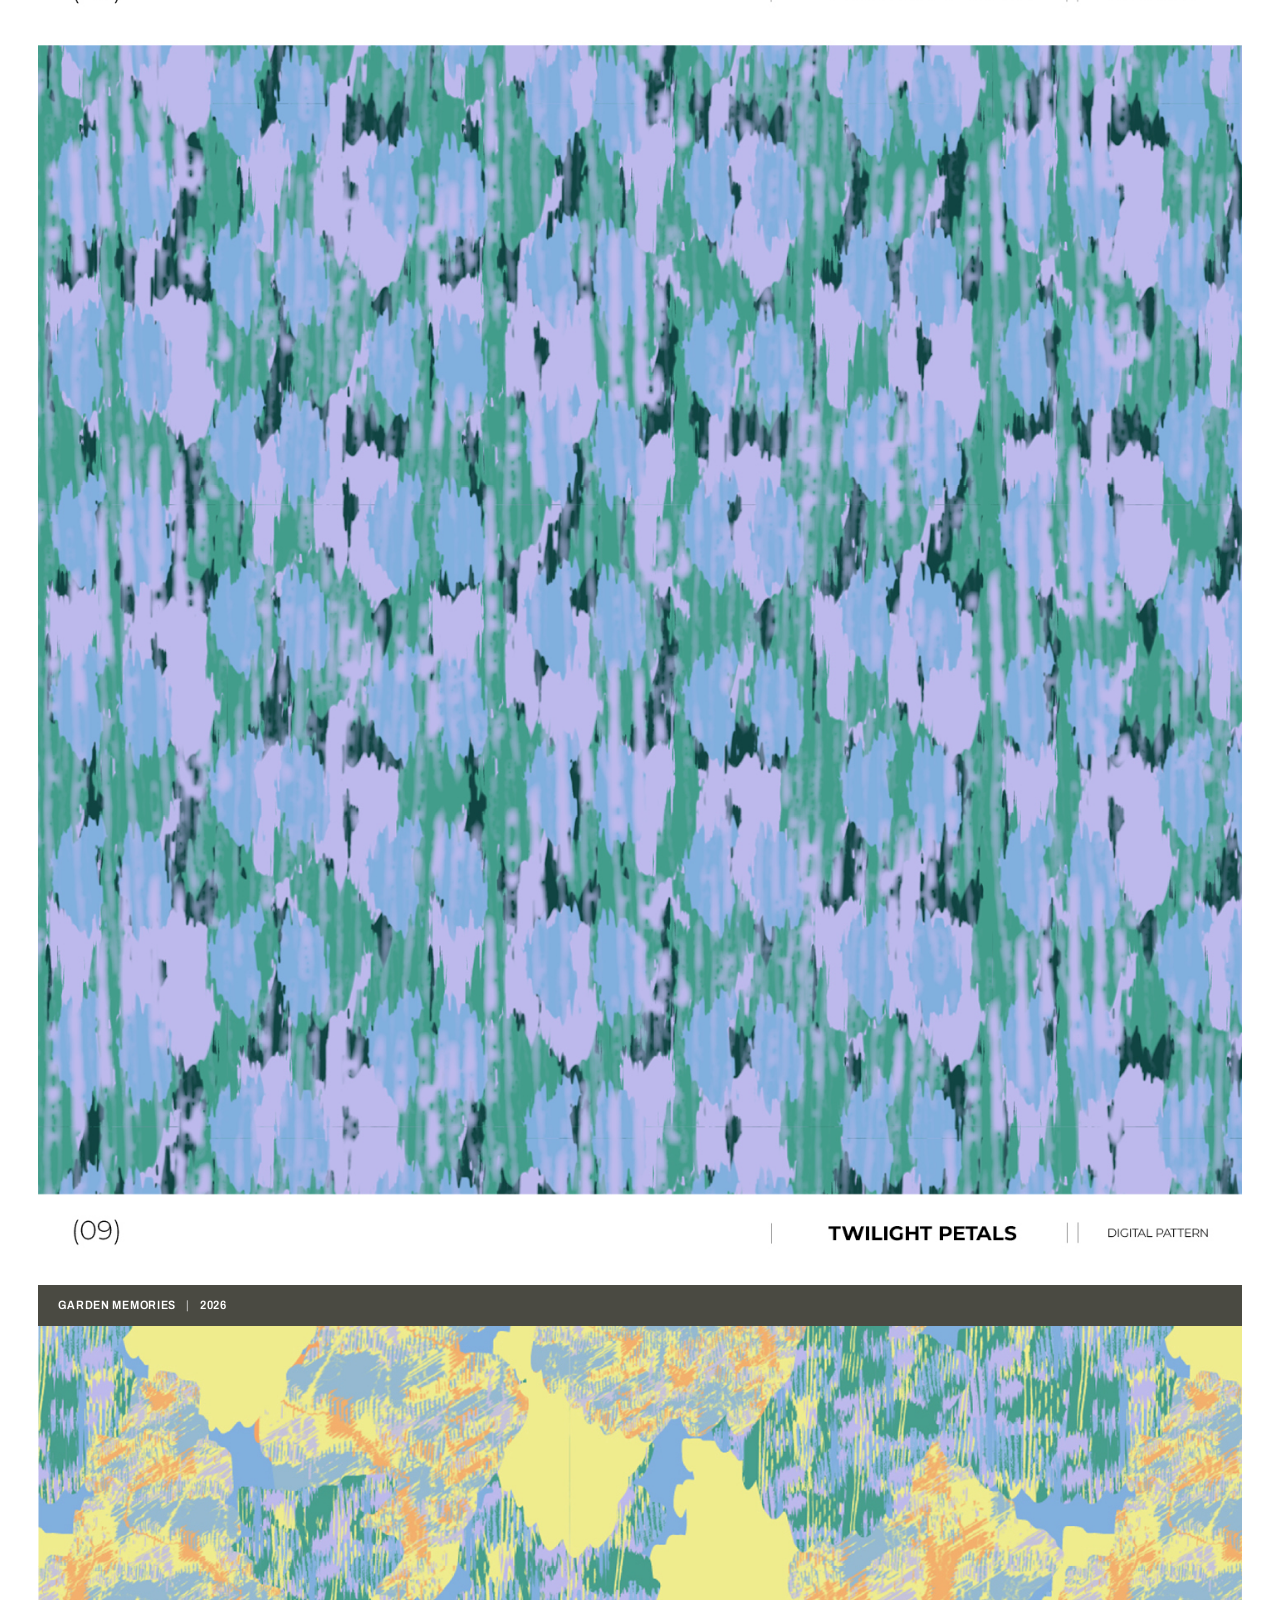
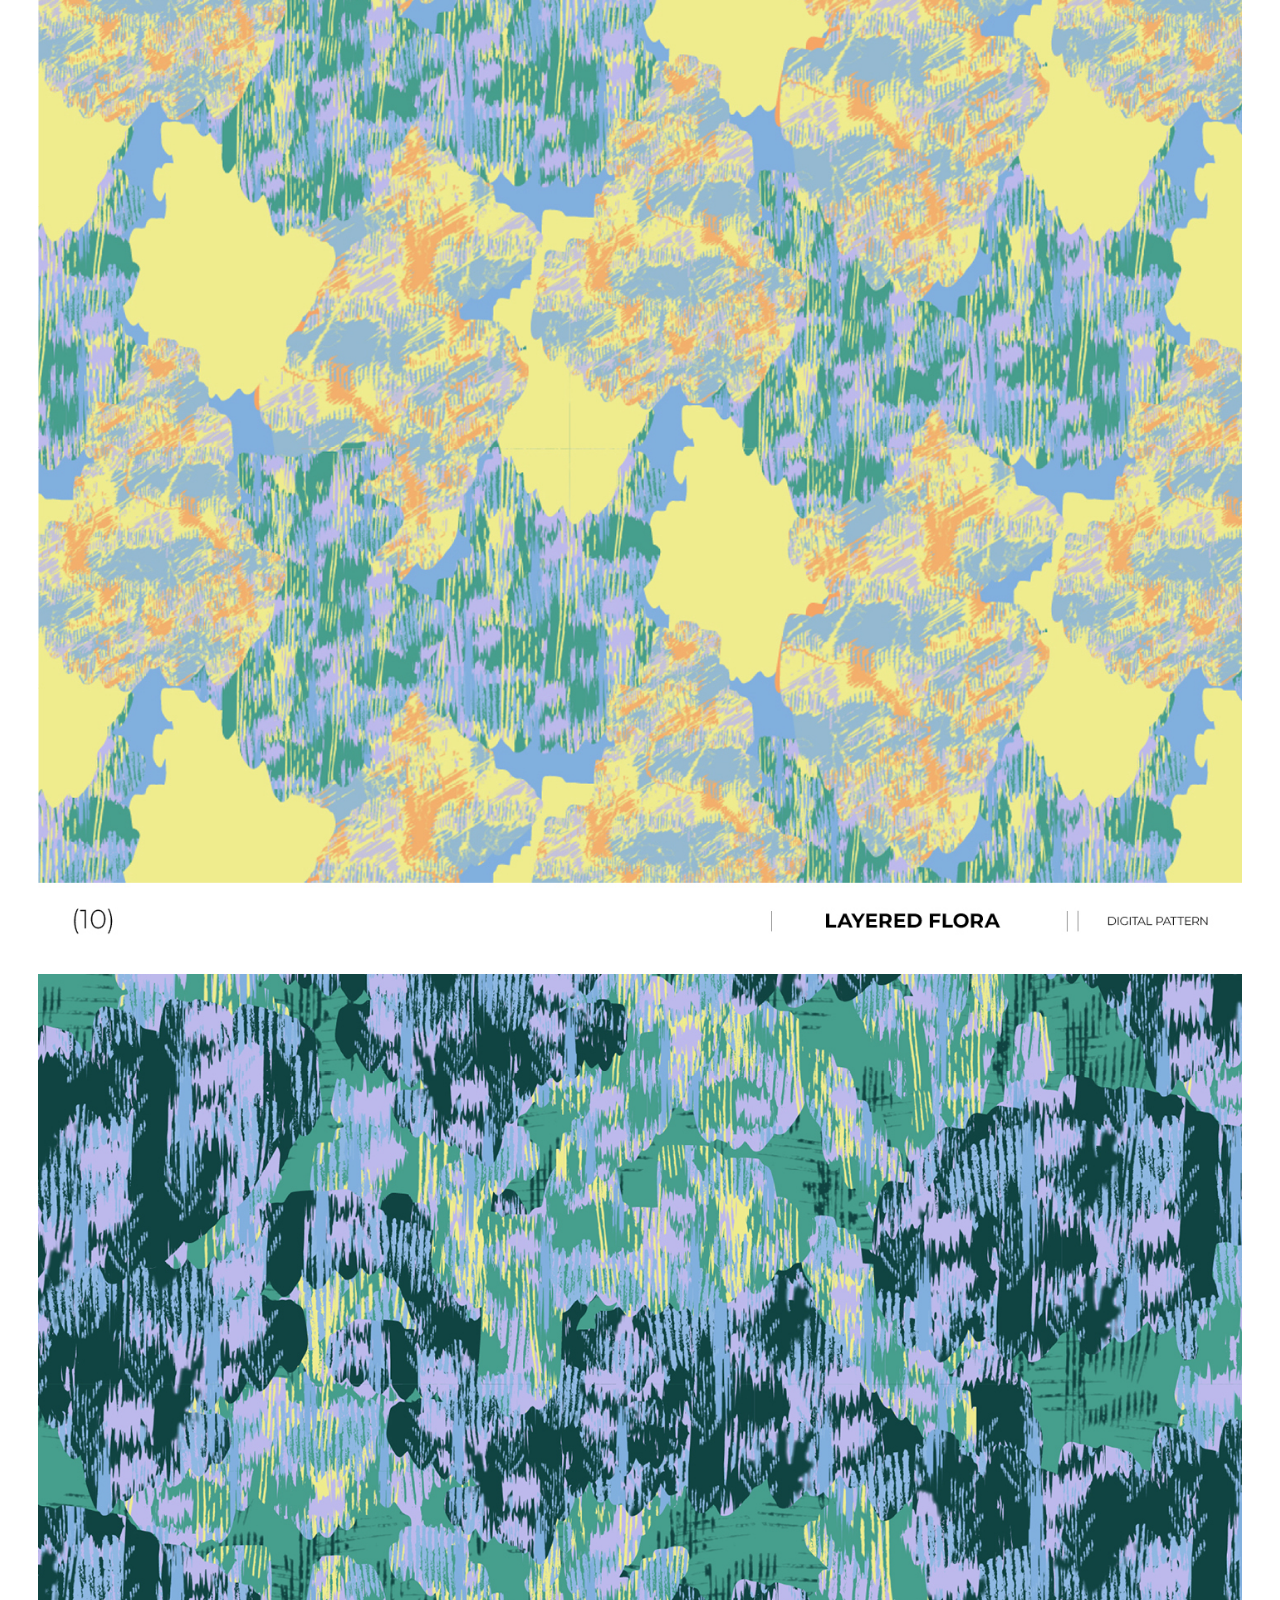
==== commit d5188253: "kert_teljes" ====
--- a/garden-memories.html
+++ b/garden-memories.html
@@ -16,6 +16,26 @@
   <main>
     <div class="hero">
       <img src="images/kert1_uj.jpg" alt="Garden Memories">
+      <div class="hero-caption" style="background:#4a4a42"><span>GARDEN MEMORIES</span><i>|</i><span>2026</span></div>
+    </div>
+
+    <div class="hero">
+      <img src="images/kert2.jpg" alt="Garden Memories">
+      <div class="hero-caption" style="background:#4a4a42"><span>GARDEN MEMORIES</span><i>|</i><span>2026</span></div>
+    </div>
+
+    <div class="hero">
+      <img src="images/kert3.jpg" alt="Garden Memories">
+      <div class="hero-caption" style="background:#4a4a42"><span>GARDEN MEMORIES</span><i>|</i><span>2026</span></div>
+    </div>
+
+    <div class="hero">
+      <img src="images/kert4.jpg" alt="Garden Memories">
+      <div class="hero-caption" style="background:#4a4a42"><span>GARDEN MEMORIES</span><i>|</i><span>2026</span></div>
+    </div>
+
+     <div class="hero">
+      <img src="images/kert5.jpg" alt="Garden Memories">
       <div class="hero-caption" style="background:#4a4a42"><span>GARDEN MEMORIES</span><i>|</i><span>2026</span></div>
     </div>
 
